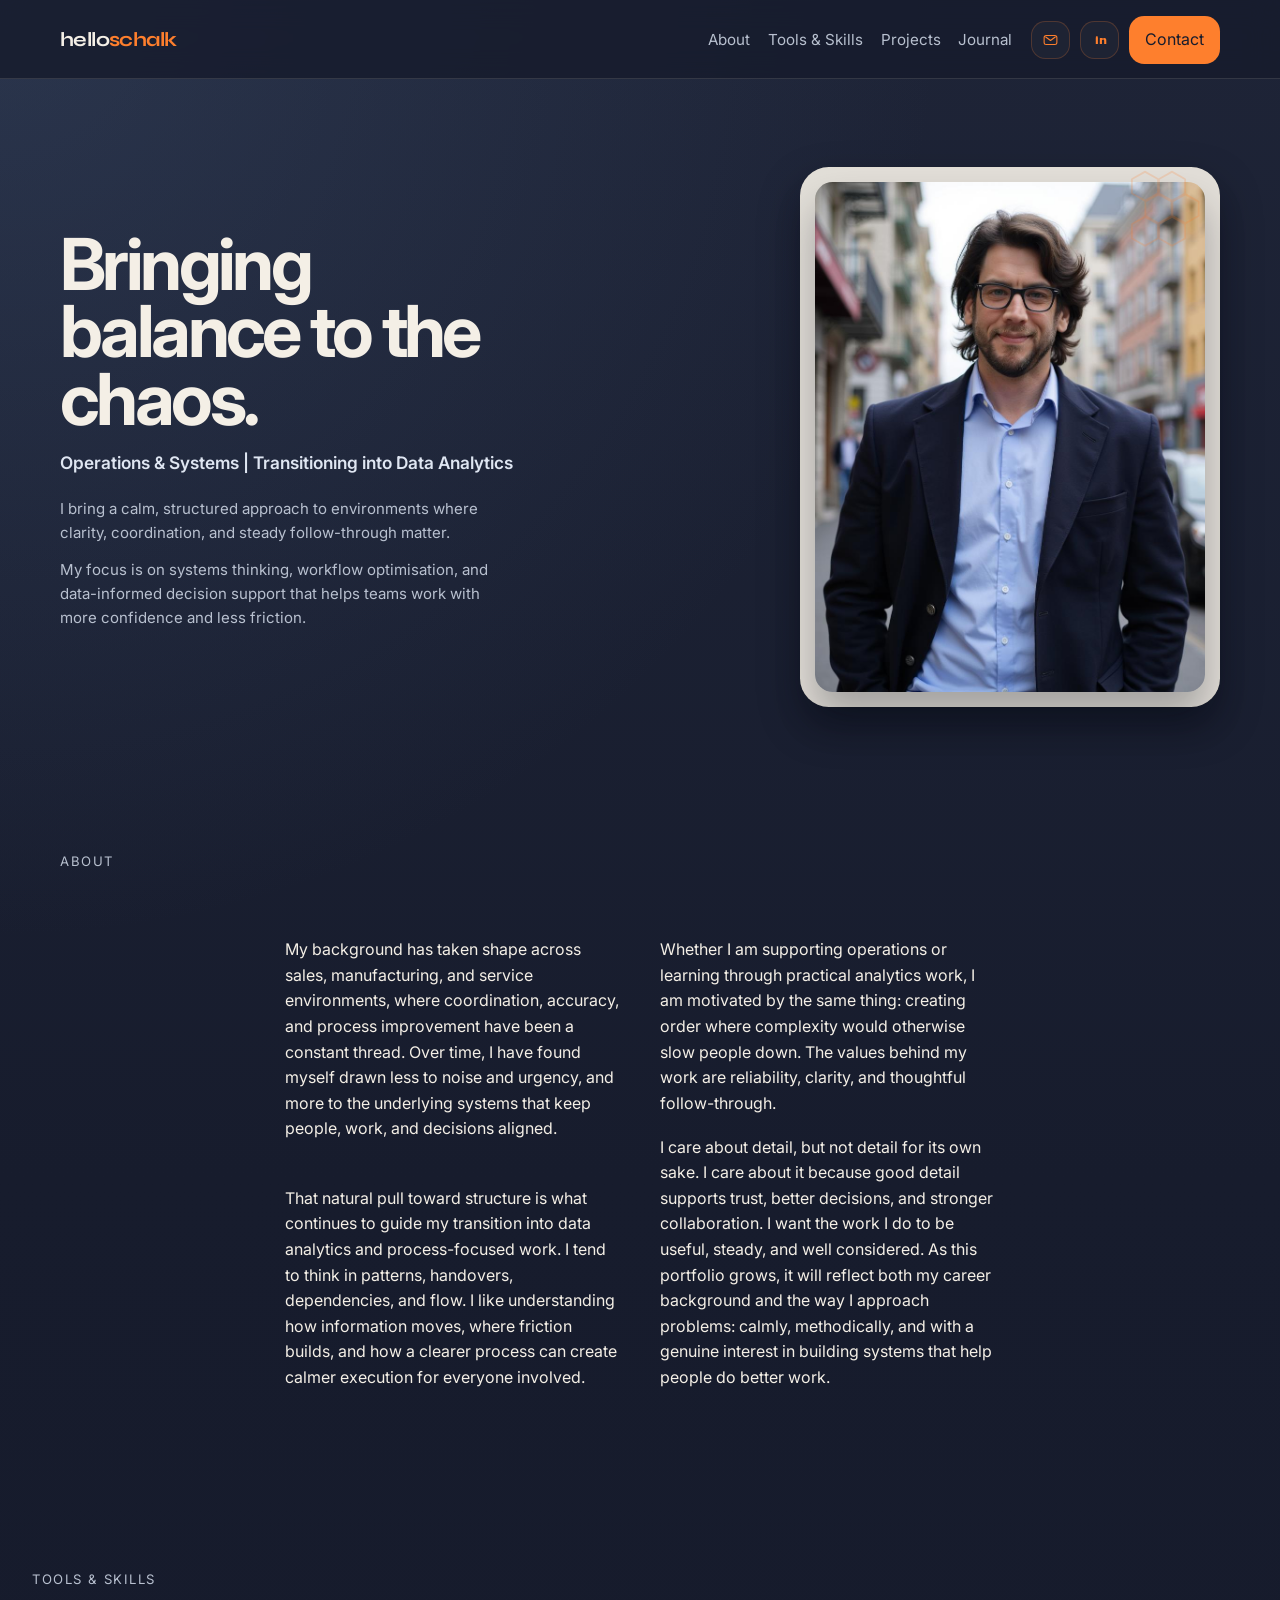
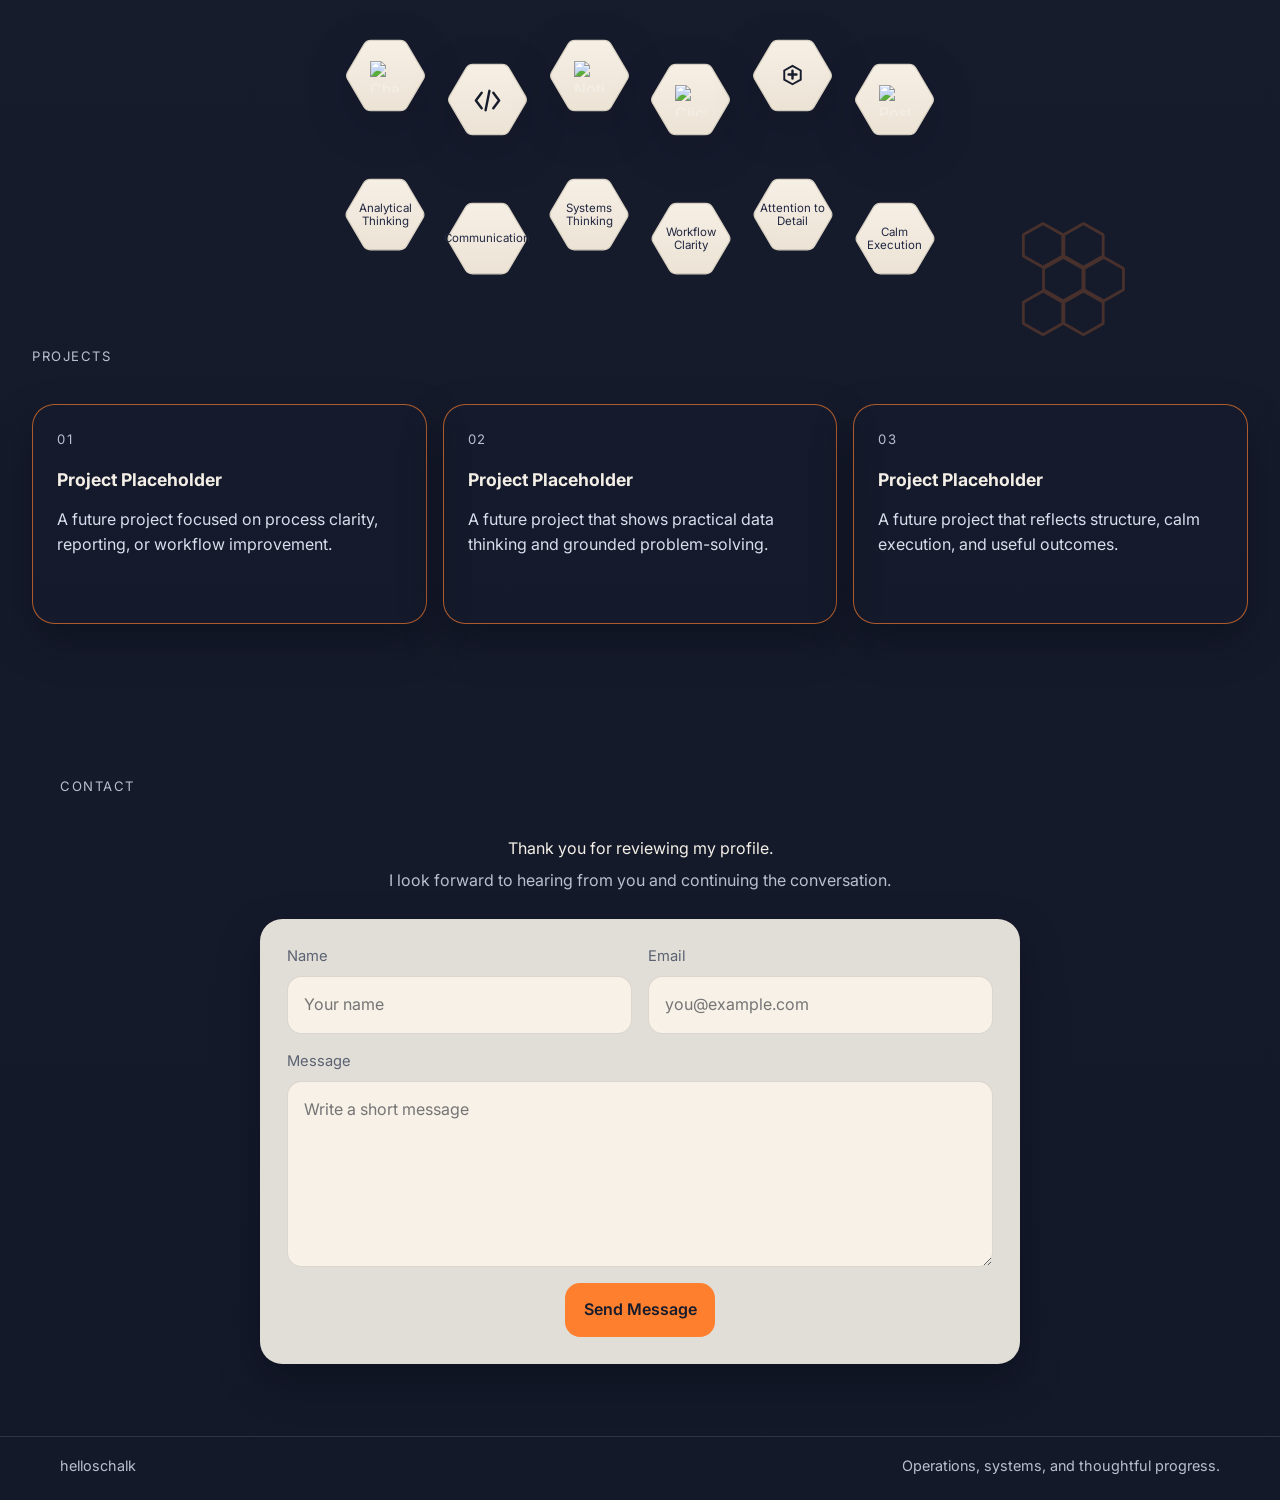
==== index.html @ dac2ad54 "form update added formspree" ====
<!DOCTYPE html>
<html lang="en">
<head>
  <meta charset="UTF-8">
  <meta name="viewport" content="width=device-width, initial-scale=1.0">
  <meta
    name="description"
    content="helloschalk portfolio for Schalk Burger van Wyk, focused on operations, systems thinking, and a transition into data analytics."
  >
  <title>helloschalk</title>
  <link rel="preconnect" href="https://fonts.googleapis.com">
  <link rel="preconnect" href="https://fonts.gstatic.com" crossorigin>
  <link href="https://fonts.googleapis.com/css2?family=Inter:wght@400;500;600;700;800&family=Syne:wght@600;700;800&display=swap" rel="stylesheet">
  <link rel="stylesheet" href="styles.css">
</head>
<body data-page="home">
  <header class="site-header">
    <div class="container nav-wrap">
      <a class="brand" href="index.html" aria-label="helloschalk home">
        <span class="brand-wordmark"><span class="brand-hello">hello</span><span class="brand-schalk">schalk</span></span>
      </a>

      <div class="nav-side">
        <nav class="site-nav" aria-label="Primary">
          <a data-scroll-link href="#about">About</a>
          <a data-scroll-link href="#tools">Tools &amp; Skills</a>
          <a data-scroll-link href="#projects">Projects</a>
          <a href="journal.html">Journal</a>
        </nav>
        <div class="nav-actions">
          <a class="social-link" href="mailto:schalk@example.com" aria-label="Email">
            <img src="assets/icon-email.svg" alt="">
          </a>
          <a class="social-link" href="https://www.linkedin.com/in/schalkburgervanwyk/" target="_blank" rel="noreferrer" aria-label="LinkedIn">
            <img src="assets/icon-linkedin.svg" alt="">
          </a>
          <a class="nav-button" data-scroll-link href="#contact">Contact</a>
        </div>
      </div>
    </div>
  </header>

  <main id="top">
    <section class="hero">
      <div class="container hero-grid">
        <div class="hero-copy">
          <h1>Bringing balance to the chaos.</h1>
          <p class="hero-title">Operations &amp; Systems | Transitioning into Data Analytics</p>
          <div class="hero-body">
            <p>
              I bring a calm, structured approach to environments where clarity, coordination, and steady follow-through matter.
            </p>
            <p>
              My focus is on systems thinking, workflow optimisation, and data-informed decision support that helps teams work with more confidence and less friction.
            </p>
          </div>
        </div>

        <div class="hero-photo">
          <img
            src="assets/profile.jpeg"
            alt="Portrait of Schalk Burger van Wyk"
            width="420"
            height="510"
          >
        </div>
      </div>
    </section>

    <section class="section about-section" id="about">
      <div class="container section-shell">
        <div class="section-head section-head-inline">
          <p class="section-label">About</p>
        </div>
        <div class="about-copy">
          <div class="about-column">
            <p>
              My background has taken shape across sales, manufacturing, and service environments, where coordination, accuracy, and process improvement have been a constant thread. Over time, I have found myself drawn less to noise and urgency, and more to the underlying systems that keep people, work, and decisions aligned.
            </p>
            <p>
              That natural pull toward structure is what continues to guide my transition into data analytics and process-focused work. I tend to think in patterns, handovers, dependencies, and flow. I like understanding how information moves, where friction builds, and how a clearer process can create calmer execution for everyone involved.
            </p>
          </div>
          <div class="about-column">
            <p>
              Whether I am supporting operations or learning through practical analytics work, I am motivated by the same thing: creating order where complexity would otherwise slow people down. The values behind my work are reliability, clarity, and thoughtful follow-through.
            </p>
            <p>
              I care about detail, but not detail for its own sake. I care about it because good detail supports trust, better decisions, and stronger collaboration. I want the work I do to be useful, steady, and well considered. As this portfolio grows, it will reflect both my career background and the way I approach problems: calmly, methodically, and with a genuine interest in building systems that help people do better work.
            </p>
          </div>
        </div>
      </div>
    </section>

    <section class="section section-combined" id="tools-projects">
      <div class="combined-honeycomb" aria-hidden="true"></div>
      <div class="container section-shell combined-shell">
        <div class="combined-block" id="tools">
          <div class="section-head">
            <p class="section-label">Tools &amp; Skills</p>
          </div>
          <div class="tool-rail" aria-label="Tool stack">
            <article class="tool-hex"><img src="https://cdn.simpleicons.org/openai/171c2d" alt="ChatGPT logo"></article>
            <article class="tool-hex"><img src="assets/icon-codex.svg" alt="Codex logo"></article>
            <article class="tool-hex"><img src="https://cdn.simpleicons.org/notion/171c2d" alt="Notion logo"></article>
            <article class="tool-hex"><img src="https://cdn.simpleicons.org/clickup/7b68ee" alt="ClickUp logo"></article>
            <article class="tool-hex"><img src="assets/icon-checkup.svg" alt="Checkup logo"></article>
            <article class="tool-hex"><img src="https://cdn.simpleicons.org/postgresql/336791" alt="PostgreSQL logo"></article>
          </div>
          <div class="skills-row" aria-label="Skills">
            <span class="skill-hex">Analytical Thinking</span>
            <span class="skill-hex">Communication</span>
            <span class="skill-hex">Systems Thinking</span>
            <span class="skill-hex">Workflow Clarity</span>
            <span class="skill-hex">Attention to Detail</span>
            <span class="skill-hex">Calm Execution</span>
          </div>
        </div>

        <div class="combined-block" id="projects">
          <div class="section-head">
            <p class="section-label">Projects</p>
          </div>
          <div class="project-grid">
            <article class="project-card">
              <p class="project-index">01</p>
              <h3>Project Placeholder</h3>
              <p>A future project focused on process clarity, reporting, or workflow improvement.</p>
            </article>
            <article class="project-card">
              <p class="project-index">02</p>
              <h3>Project Placeholder</h3>
              <p>A future project that shows practical data thinking and grounded problem-solving.</p>
            </article>
            <article class="project-card">
              <p class="project-index">03</p>
              <h3>Project Placeholder</h3>
              <p>A future project that reflects structure, calm execution, and useful outcomes.</p>
            </article>
          </div>
        </div>
      </div>
    </section>

    <section class="section contact-section" id="contact">
      <div class="container section-shell">
        <div class="section-head">
          <p class="section-label">Contact</p>
        </div>

        <div class="contact-layout">
          <div class="contact-intro">
            <p>Thank you for reviewing my profile.</p>
            <p>I look forward to hearing from you and continuing the conversation.</p>
          </div>
          <form class="contact-form" action="https://formspree.io/f/mzdynlkw" method="POST" _next="https://schalas1985.github.io/helloschalk/#contact">
            <input type="hidden" name="_subject" value="New message from helloschalk">
            <div class="form-row">
              <label>
                <span>Name</span>
                <input type="text" name="name" placeholder="Your name">
              </label>
              <label>
                <span>Email</span>
                <input type="email" name="email" placeholder="you@example.com">
              </label>
            </div>
            <label>
              <span>Message</span>
              <textarea name="message" rows="6" placeholder="Write a short message"></textarea>
            </label>
            <div class="form-actions">
              <button type="submit">Send Message</button>
            </div>
          </form>
        </div>
      </div>
    </section>
  </main>

  <footer class="site-footer">
    <div class="container footer-wrap">
      <p>helloschalk</p>
      <p>Operations, systems, and thoughtful progress.</p>
    </div>
  </footer>

  <script src="script.js"></script>
</body>
</html>
---- styles.css ----
:root {
  --bg: #171c2d;
  --surface: rgba(244, 239, 230, 0.92);
  --surface-solid: #f3ede2;
  --surface-muted: rgba(243, 237, 226, 0.08);
  --text: #f4efe6;
  --muted: #b8c0cf;
  --ink-muted: #5b6272;
  --line: rgba(226, 217, 202, 0.22);
  --accent: #fe7f2d;
  --accent-strong: #ff954d;
  --accent-soft: rgba(254, 127, 45, 0.12);
  --shadow: 0 18px 40px rgba(3, 6, 14, 0.34);
  --max-width: 1160px;
}

*,
*::before,
*::after {
  box-sizing: border-box;
}

html {
  scroll-behavior: smooth;
}

body {
  margin: 0;
  font-family: "Inter", ui-sans-serif, system-ui, sans-serif;
  color: var(--text);
  background:
    radial-gradient(circle at top left, rgba(67, 87, 120, 0.34), transparent 28%),
    linear-gradient(180deg, #1e2437 0%, var(--bg) 38%, #14192a 100%);
  line-height: 1.6;
}

img {
  display: block;
  max-width: 100%;
}

a {
  color: inherit;
  text-decoration: none;
}

p,
h1,
h2,
h3 {
  margin-top: 0;
}

.container {
  width: min(100% - 2rem, var(--max-width));
  margin: 0 auto;
}

.site-header {
  position: sticky;
  top: 0;
  z-index: 20;
  background: rgba(23, 28, 45, 0.82);
  border-bottom: 1px solid rgba(226, 217, 202, 0.14);
  backdrop-filter: blur(14px);
}

.nav-wrap {
  display: flex;
  align-items: center;
  justify-content: space-between;
  gap: 1.5rem;
  padding: 1rem 0 0.85rem;
}

.brand {
  display: inline-flex;
  align-items: center;
}

.brand-wordmark {
  font-family: "Syne", sans-serif;
  font-size: 1.25rem;
  font-weight: 700;
  letter-spacing: -0.03em;
}

.brand-hello {
  color: var(--text);
}

.brand-schalk {
  color: #fe7f2d;
}

.nav-side {
  display: flex;
  align-items: center;
  gap: 1.2rem;
}

.site-nav {
  display: flex;
  align-items: center;
  gap: 1.1rem;
  color: var(--muted);
  font-size: 0.95rem;
}

.site-nav a:hover,
.site-nav a:focus-visible,
.contact-link:hover,
.contact-link:focus-visible {
  color: #ffffff;
}

.nav-actions {
  display: flex;
  align-items: center;
  gap: 0.65rem;
}

.social-link {
  display: inline-flex;
  align-items: center;
  justify-content: center;
  width: 2.4rem;
  height: 2.4rem;
  border: 1px solid rgba(254, 127, 45, 0.22);
  border-radius: 0.9rem;
  background: rgba(255, 255, 255, 0.03);
}

.social-link img {
  width: 1.05rem;
  height: 1.05rem;
}

.nav-button {
  padding: 0.7rem 1rem;
  background: #fe7f2d;
  color: #171c2d;
  border-radius: 0.95rem;
}

.nav-button:hover,
.nav-button:focus-visible {
  color: #101522;
  background: #ff954d;
}

.hero {
  padding: 5.5rem 0 4.5rem;
}

.hero-grid {
  display: grid;
  grid-template-columns: minmax(0, 1.15fr) minmax(320px, 0.85fr);
  gap: 3rem;
  align-items: center;
}

h1 {
  max-width: 10ch;
  margin-bottom: 1rem;
  font-size: clamp(2.5rem, 5.6vw, 4.65rem);
  line-height: 0.94;
  letter-spacing: -0.05em;
}

.hero-title {
  margin-bottom: 1.25rem;
  font-size: 1.08rem;
  font-weight: 600;
  color: #dfe6f2;
}

.hero-body {
  max-width: 70%;
}

.hero-body p {
  margin-bottom: 0.8rem;
  color: var(--muted);
  font-size: 0.94rem;
}

.hero-photo {
  position: relative;
  justify-self: end;
  width: min(100%, 420px);
  padding: 0.9rem;
  background: var(--surface);
  border: 1px solid var(--line);
  border-radius: 1.8rem;
  box-shadow: var(--shadow);
}

.hero-photo::before {
  content: "";
  position: absolute;
  inset: -1rem -1rem auto auto;
  width: 7.5rem;
  height: 8.6rem;
  background: url("assets/honeycomb.svg") center / contain no-repeat;
  opacity: 0.22;
  pointer-events: none;
}

.hero-photo img {
  aspect-ratio: 4 / 5;
  object-fit: cover;
  border-radius: 1.1rem;
  box-shadow: 0 24px 38px rgba(4, 6, 14, 0.28);
}

.section {
  padding: 4.5rem 0;
}

.section-muted {
  background: transparent;
  border-top: 0;
  border-bottom: 0;
}

.section-shell {
  display: grid;
  gap: 1.75rem;
}

.section-head {
  max-width: 42rem;
}

.section-head-inline {
  max-width: none;
}

.section-label {
  margin-bottom: 0.7rem;
  color: var(--muted);
  font-size: 0.82rem;
  letter-spacing: 0.12em;
  text-transform: uppercase;
}

h2 {
  margin-bottom: 0;
  font-size: clamp(1.6rem, 3vw, 2.35rem);
  line-height: 1.1;
  letter-spacing: -0.04em;
}

.about-copy,
.project-card,
.contact-form {
  max-width: 56rem;
}

.about-copy {
  max-width: 48rem;
  margin: 0 auto;
  display: grid;
  grid-template-columns: repeat(2, minmax(0, 1fr));
  gap: 2.5rem;
  align-items: stretch;
  color: var(--text);
  padding: 1.6rem 1.8rem;
}

.about-section {
  background: transparent;
  border-top: 0;
  border-bottom: 0;
}

.about-column {
  display: flex;
  flex-direction: column;
  justify-content: space-between;
  height: 100%;
}

.about-copy p {
  margin-bottom: 1.15rem;
}

.about-column p:last-child {
  margin-bottom: 0;
}

.tool-rail {
  display: grid;
  grid-template-columns: repeat(6, 98px);
  justify-content: center;
  align-items: center;
  gap: 0.72rem 0.24rem;
  width: fit-content;
  margin: 0 auto;
  padding: 0.4rem 0 0.2rem;
}

.tool-hex {
  flex: 0 0 auto;
  display: flex;
  position: relative;
  align-items: center;
  justify-content: center;
  width: 98px;
  height: 110px;
  transition: transform 160ms ease;
}

.tool-hex::before {
  content: "";
  position: absolute;
  inset: 0;
  background: url("assets/rounded-hex-light.svg") center / contain no-repeat;
  filter: drop-shadow(0 14px 22px rgba(3, 6, 14, 0.18));
}

.tool-hex img {
  position: relative;
  z-index: 1;
  width: 31px;
  height: 31px;
}

.tool-hex:nth-child(odd) {
  transform: translateY(-12px);
}

.tool-hex:nth-child(even) {
  transform: translateY(12px);
}

.section-combined {
  position: relative;
  min-height: calc(100vh - 84px);
  display: flex;
  align-items: center;
  overflow: hidden;
}

.combined-shell {
  width: 100%;
  gap: 4rem;
  justify-content: center;
}

.combined-block {
  display: grid;
  gap: 1.6rem;
  width: min(100%, 76rem);
  margin: 0 auto;
}

.combined-block .section-head {
  width: 100%;
  margin: 0;
}

.combined-honeycomb {
  position: absolute;
  right: clamp(2rem, 8vw, 8rem);
  top: 50%;
  width: 180px;
  height: 180px;
  background: url("assets/honeycomb.svg") center / contain no-repeat;
  opacity: 0.24;
  transform: translateY(-50%);
  pointer-events: none;
}

.skills-row {
  display: grid;
  grid-template-columns: repeat(6, 98px);
  justify-content: center;
  align-items: center;
  gap: 0.72rem 0.24rem;
  width: fit-content;
  margin: 0 auto;
}

.skill-hex {
  display: flex;
  position: relative;
  align-items: center;
  justify-content: center;
  width: 98px;
  height: 110px;
  padding: 0.75rem;
  color: #222842;
  text-align: center;
  font-size: 0.72rem;
  line-height: 1.15;
  isolation: isolate;
  justify-self: center;
}

.skill-hex:nth-child(odd) {
  transform: translateY(-12px);
}

.skill-hex:nth-child(even) {
  transform: translateY(12px);
}

.skill-hex::before {
  content: "";
  position: absolute;
  inset: 0;
  background: url("assets/rounded-hex-light.svg") center / 100% 100% no-repeat;
  z-index: -1;
}

.project-grid {
  display: grid;
  grid-template-columns: repeat(3, minmax(0, 1fr));
  gap: 1rem;
  align-items: stretch;
}

.project-card {
  min-height: 220px;
  padding: 1.5rem;
  background: rgba(23, 28, 45, 0.2);
  border: 1px solid rgba(254, 127, 45, 0.65);
  border-radius: 1.4rem;
  box-shadow: var(--shadow);
  color: var(--text);
}

.project-index {
  margin-bottom: 1rem;
  color: var(--muted);
  font-size: 0.82rem;
  letter-spacing: 0.12em;
}

.project-card h3 {
  margin-bottom: 0.8rem;
  font-size: 1.1rem;
}

.project-card p:last-child {
  margin-bottom: 0;
  color: #d7dfeb;
}

.contact-layout {
  display: grid;
  justify-items: center;
  gap: 1.25rem;
}

.contact-link {
  display: inline-block;
}

.contact-intro {
  max-width: 32rem;
  text-align: center;
}

.contact-intro p {
  margin-bottom: 0.35rem;
  color: var(--text);
}

.contact-intro p:last-child {
  color: var(--muted);
}

.form-row {
  display: grid;
  grid-template-columns: repeat(2, minmax(0, 1fr));
  gap: 1rem;
}

.contact-form label {
  display: grid;
  gap: 0.45rem;
  margin-bottom: 1rem;
}

.contact-form {
  width: min(100%, 760px);
  padding: 1.6rem;
  background: var(--surface);
  border: 1px solid var(--line);
  border-radius: 1.4rem;
  box-shadow: var(--shadow);
  color: #23283a;
}

.contact-form span {
  font-size: 0.92rem;
  color: var(--ink-muted);
}

.contact-form input,
.contact-form textarea {
  width: 100%;
  padding: 0.95rem 1rem;
  font: inherit;
  color: #23283a;
  background: #f7f1e7;
  border: 1px solid rgba(23, 28, 45, 0.12);
  border-radius: 0.9rem;
}

.contact-form textarea {
  resize: vertical;
}

.form-actions {
  display: flex;
  justify-content: center;
  gap: 1rem;
}

.contact-form button {
  flex: 0 0 auto;
  padding: 0.9rem 1.15rem;
  font: inherit;
  font-weight: 600;
  color: #171c2d;
  background: var(--accent);
  border: 0;
  border-radius: 0.95rem;
  cursor: pointer;
}

.contact-form button:hover,
.contact-form button:focus-visible {
  background: var(--accent-strong);
}

.timeline {
  position: relative;
  display: grid;
  gap: 1.5rem;
}

.timeline::before {
  content: "";
  position: absolute;
  top: 0;
  bottom: 0;
  left: 50%;
  width: 1px;
  background: rgba(254, 127, 45, 0.35);
  transform: translateX(-50%);
}

.timeline-item {
  display: grid;
  grid-template-columns: minmax(0, 1fr) 120px minmax(0, 1fr);
  gap: 1rem;
  align-items: start;
}

.timeline-date {
  position: relative;
  z-index: 1;
  display: inline-flex;
  align-items: center;
  justify-content: center;
  width: 74px;
  height: 82px;
  margin: 0 auto;
  padding: 0;
  color: var(--text);
  font-size: 0.95rem;
  font-weight: 700;
  letter-spacing: 0.08em;
  text-transform: uppercase;
  background: #222842;
  border: 2px solid rgba(254, 127, 45, 0.95);
  clip-path: polygon(25% 6%, 75% 6%, 100% 50%, 75% 94%, 25% 94%, 0 50%);
}

.timeline-date::before,
.timeline-date::after {
  content: "";
  position: absolute;
  left: 50%;
  width: 1px;
  background: rgba(254, 127, 45, 0.65);
  transform: translateX(-50%);
}

.timeline-date::before {
  top: -1.4rem;
  height: 1.4rem;
}

.timeline-date::after {
  bottom: -1.4rem;
  height: 1.4rem;
}

.timeline-card {
  position: relative;
  padding: 1.4rem 1.5rem;
  background: rgba(23, 28, 45, 0.2);
  border: 1px solid rgba(254, 127, 45, 0.65);
  border-radius: 1.3rem;
  box-shadow: var(--shadow);
  color: var(--text);
}

.timeline-card-left::before,
.timeline-card-right::before {
  content: "";
  position: absolute;
  top: 2.15rem;
  width: 0.8rem;
  height: 0.8rem;
  background: #fe7f2d;
  border-radius: 0.25rem;
  transform: rotate(45deg);
}

.timeline-card-left::before {
  right: -0.42rem;
}

.timeline-card-right::before {
  left: -0.42rem;
}

.timeline-card h3 {
  margin-bottom: 0.6rem;
}

.timeline-card p:last-child {
  margin-bottom: 0;
  color: #d7dfeb;
}

.timeline-spacer {
  min-height: 1px;
}

.journal-hero h1 {
  max-width: 12ch;
  font-size: clamp(2rem, 4.2vw, 3.25rem);
  line-height: 1.02;
}

.journal-hero {
  min-height: 92vh;
  display: flex;
  align-items: center;
}

.journal-hero .section-head {
  max-width: 34rem;
}

.journal-hero .timeline {
  margin-top: 8rem;
}

.timeline-card::after {
  content: "";
  position: absolute;
  top: 2.58rem;
  width: 2.45rem;
  border-top: 1px solid rgba(254, 127, 45, 0.35);
}

.timeline-card-left::after {
  right: -2.45rem;
}

.timeline-card-right::after {
  top: 2.58rem;
  left: -3.1rem;
  width: 3.1rem;
}

.timeline-item:nth-child(1) .timeline-date,
.timeline-item:nth-child(2) .timeline-date,
.timeline-item:nth-child(3) .timeline-date {
  margin-top: 0.15rem;
}

@media (max-width: 980px) {
  .hero-grid,
  .project-grid {
    grid-template-columns: 1fr;
  }

  .hero-body {
    max-width: 100%;
  }

  .hero-photo {
    justify-self: start;
    max-width: 360px;
  }

  .about-copy {
    max-width: 100%;
  }

  .tool-rail {
    grid-template-columns: repeat(3, 98px);
    gap: 0.4rem;
  }

  .section-combined {
    min-height: auto;
    align-items: stretch;
  }

  .combined-shell {
    gap: 3rem;
  }

  .combined-block .section-head {
    width: 100%;
    margin: 0;
  }

  .combined-honeycomb {
    width: 140px;
    height: 140px;
    right: 1.5rem;
    top: 8rem;
    transform: none;
  }
}

@media (max-width: 760px) {
  .nav-wrap {
    flex-direction: column;
    align-items: flex-start;
  }

  .nav-side {
    width: 100%;
    justify-content: space-between;
    flex-wrap: wrap;
  }

  .site-nav {
    flex-wrap: wrap;
    gap: 0.8rem 1rem;
  }

  .hero,
  .section {
    padding: 3.4rem 0;
  }

  .about-copy {
    grid-template-columns: 1fr;
  }

  .combined-shell {
    gap: 2.4rem;
  }

  .skills-row {
    grid-template-columns: repeat(3, 98px);
    gap: 0.7rem 0.3rem;
  }

  .skill-hex {
    width: 98px;
    height: 110px;
    font-size: 0.76rem;
  }

  .skill-hex:nth-child(odd),
  .skill-hex:nth-child(even) {
    grid-column: span 1;
    transform: none;
  }

  .skill-hex:nth-child(1),
  .skill-hex:nth-child(2),
  .skill-hex:nth-child(3),
  .skill-hex:nth-child(4),
  .skill-hex:nth-child(5),
  .skill-hex:nth-child(6) {
    grid-column: auto;
  }

  .form-row {
    grid-template-columns: 1fr;
  }

  .timeline::before {
    left: 1.25rem;
    transform: none;
  }

  .timeline-item {
    grid-template-columns: 1fr;
    gap: 0.8rem;
  }

  .timeline-date {
    margin: 0 0 0 0;
    justify-self: start;
  }

  .timeline-date::before {
    top: -1rem;
    height: 1rem;
  }

  .timeline-date::after {
    bottom: -1rem;
    height: 1rem;
  }

  .timeline-card-left,
  .timeline-card-right {
    margin-left: 2.5rem;
  }

  .timeline-card-left::before,
  .timeline-card-right::before {
    left: -0.42rem;
    right: auto;
  }

  .timeline-card-left::after,
  .timeline-card-right::after {
    left: -1rem;
    right: auto;
  }

  .timeline-spacer {
    display: none;
  }
}

.site-footer {
  border-top: 1px solid rgba(226, 217, 202, 0.14);
  padding: 1.1rem 0 1.4rem;
}

.footer-wrap {
  display: flex;
  align-items: center;
  justify-content: space-between;
  gap: 1rem;
  color: var(--muted);
  font-size: 0.9rem;
}

.footer-wrap p {
  margin: 0;
}
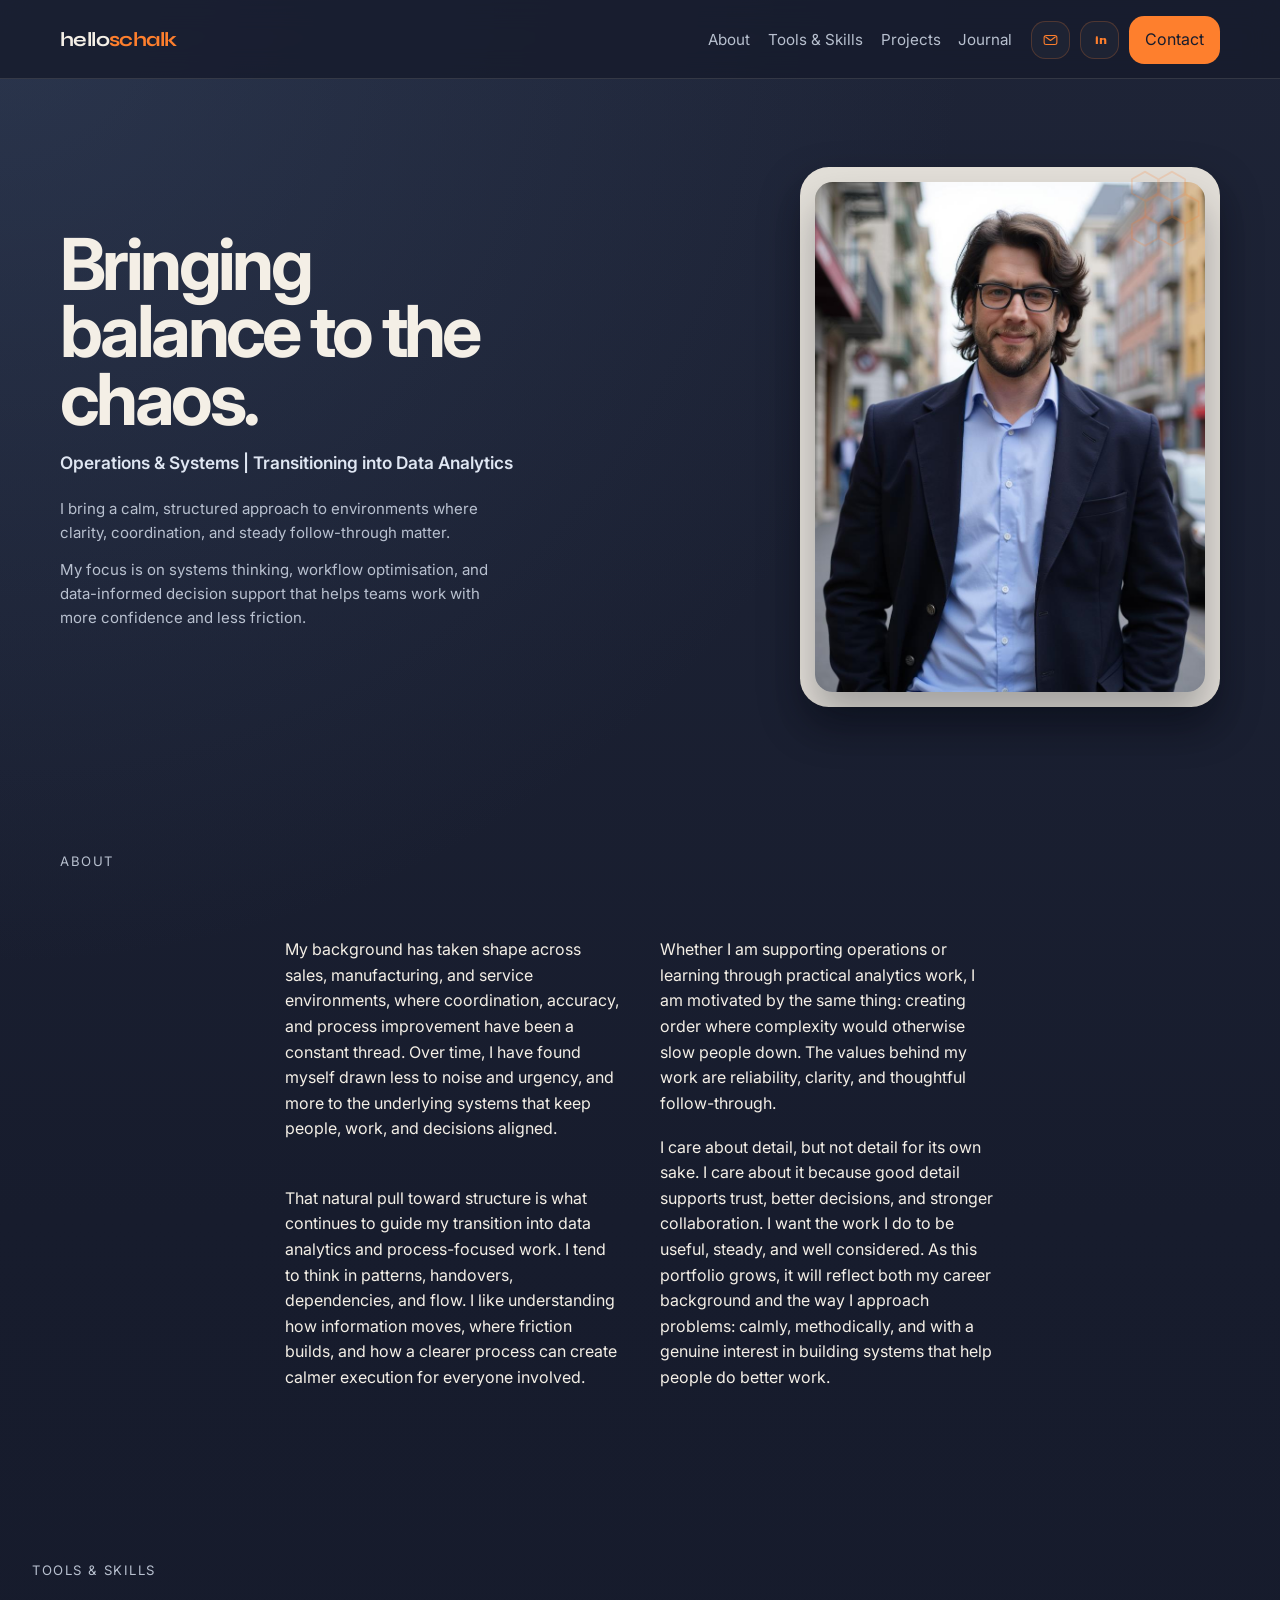
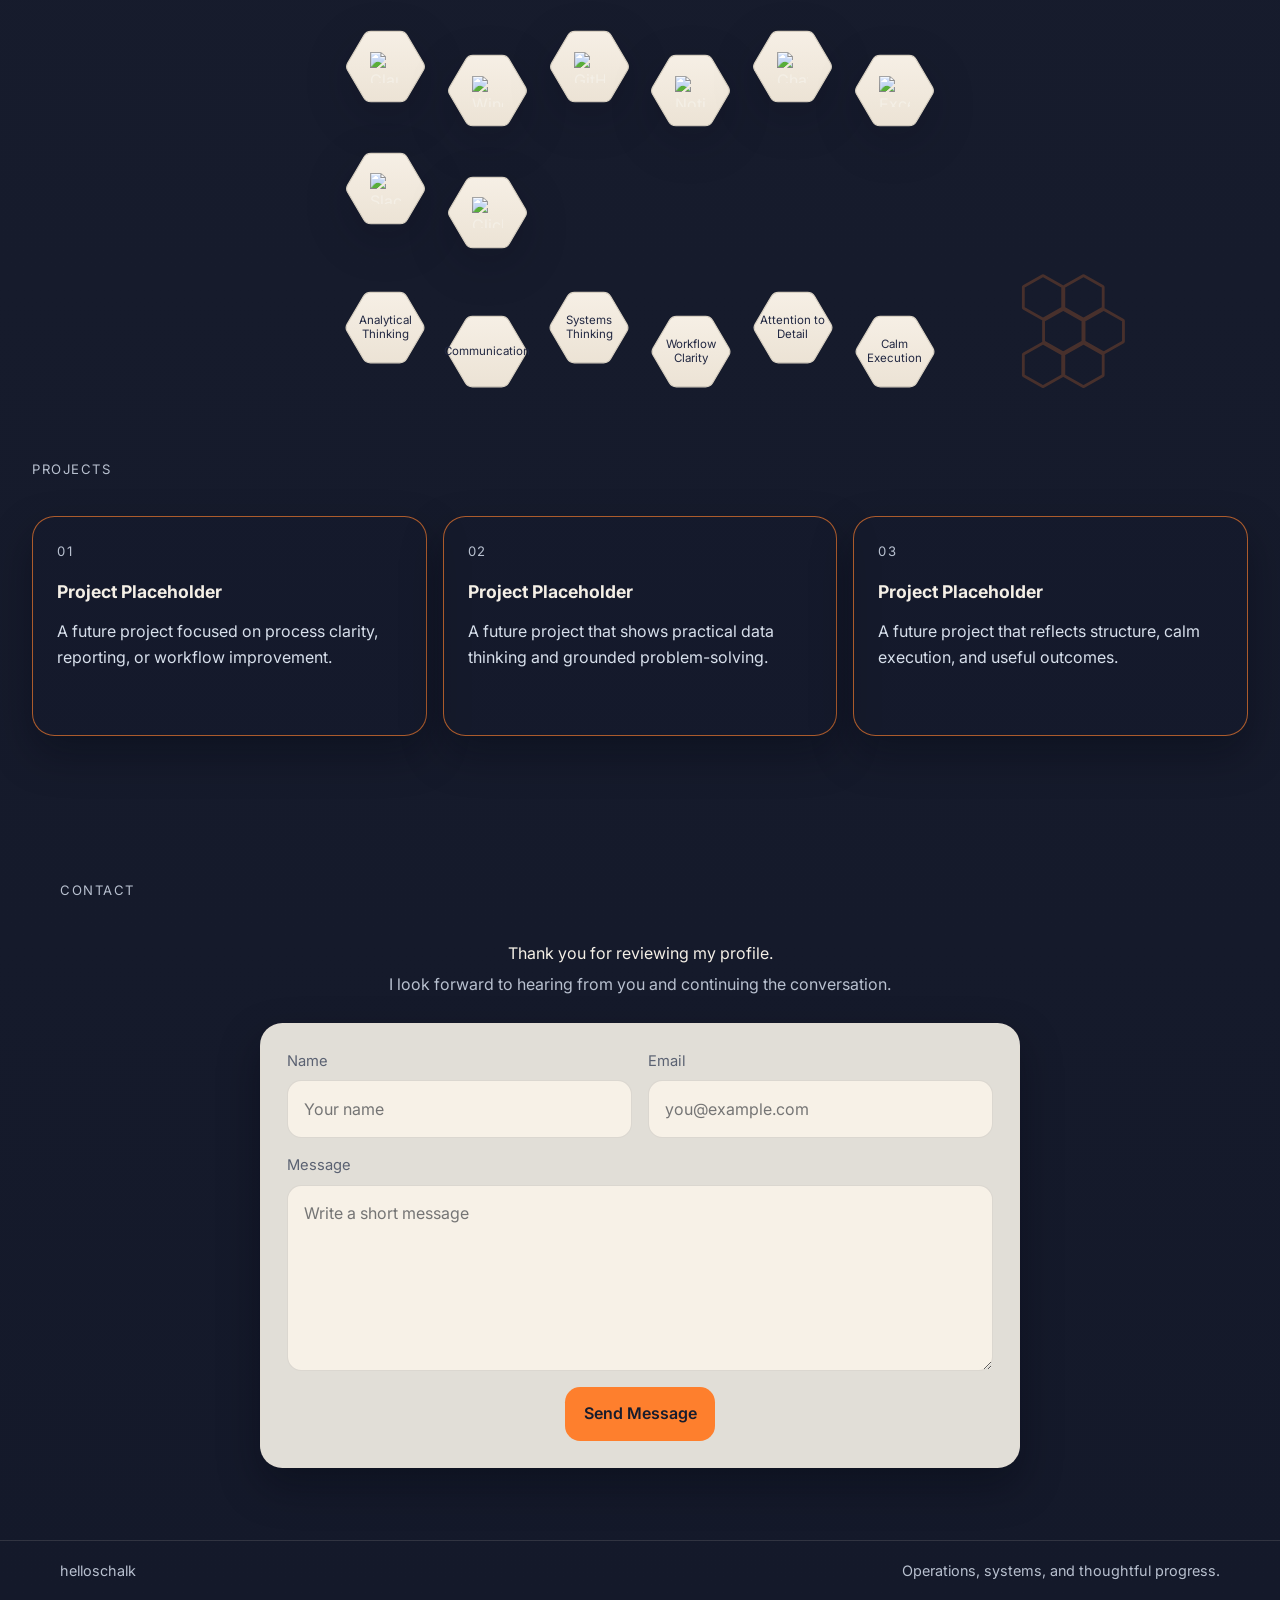
==== commit a9e1a84a: "edited tools" ====
--- a/index.html
+++ b/index.html
@@ -101,12 +101,14 @@
             <p class="section-label">Tools &amp; Skills</p>
           </div>
           <div class="tool-rail" aria-label="Tool stack">
-            <article class="tool-hex"><img src="https://cdn.simpleicons.org/openai/171c2d" alt="ChatGPT logo"></article>
-            <article class="tool-hex"><img src="assets/icon-codex.svg" alt="Codex logo"></article>
-            <article class="tool-hex"><img src="https://cdn.simpleicons.org/notion/171c2d" alt="Notion logo"></article>
-            <article class="tool-hex"><img src="https://cdn.simpleicons.org/clickup/7b68ee" alt="ClickUp logo"></article>
-            <article class="tool-hex"><img src="assets/icon-checkup.svg" alt="Checkup logo"></article>
-            <article class="tool-hex"><img src="https://cdn.simpleicons.org/postgresql/336791" alt="PostgreSQL logo"></article>
+            <article class="tool-hex"><img src="https://cdn.simpleicons.org/anthropic/171c2d" alt="Claude logo" width="32" height="32"></article>
+            <article class="tool-hex"><img src="https://cdn.simpleicons.org/windsurf/171c2d" alt="Windsurf logo" width="32" height="32"></article>
+            <article class="tool-hex"><img src="https://cdn.simpleicons.org/github/171c2d" alt="GitHub logo" width="32" height="32"></article>
+            <article class="tool-hex"><img src="https://cdn.simpleicons.org/notion/171c2d" alt="Notion logo" width="32" height="32"></article>
+            <article class="tool-hex"><img src="https://cdn.simpleicons.org/openai/171c2d" alt="ChatGPT logo" width="32" height="32"></article>
+            <article class="tool-hex"><img src="https://cdn.simpleicons.org/microsoftexcel/171c2d" alt="Excel logo" width="32" height="32"></article>
+            <article class="tool-hex"><img src="https://cdn.simpleicons.org/slack/171c2d" alt="Slack logo" width="32" height="32"></article>
+            <article class="tool-hex"><img src="https://cdn.simpleicons.org/clickup/7b68ee" alt="ClickUp logo" width="32" height="32"></article>
           </div>
           <div class="skills-row" aria-label="Skills">
             <span class="skill-hex">Analytical Thinking</span>
@@ -154,7 +156,7 @@
             <p>Thank you for reviewing my profile.</p>
             <p>I look forward to hearing from you and continuing the conversation.</p>
           </div>
-          <form class="contact-form" action="https://formspree.io/f/mzdynlkw" method="POST" _next="https://schalas1985.github.io/helloschalk/#contact">
+          <form id="contact-form" class="contact-form" action="https://formspree.io/f/mzdynlkw" method="POST">
             <input type="hidden" name="_subject" value="New message from helloschalk">
             <div class="form-row">
               <label>
@@ -174,6 +176,9 @@
               <button type="submit">Send Message</button>
             </div>
           </form>
+          <div id="form-success" style="display:none;">
+            <p>Thank you. I will be in touch soon.</p>
+          </div>
         </div>
       </div>
     </section>
@@ -187,5 +192,21 @@
   </footer>
 
   <script src="script.js"></script>
+  <script>
+    var form = document.getElementById('contact-form');
+    form.addEventListener('submit', function(e) {
+      e.preventDefault();
+      fetch(form.action, {
+        method: 'POST',
+        body: new FormData(form),
+        headers: { 'Accept': 'application/json' }
+      }).then(function(response) {
+        if (response.ok) {
+          form.style.display = 'none';
+          document.getElementById('form-success').style.display = 'block';
+        }
+      });
+    });
+  </script>
 </body>
 </html>
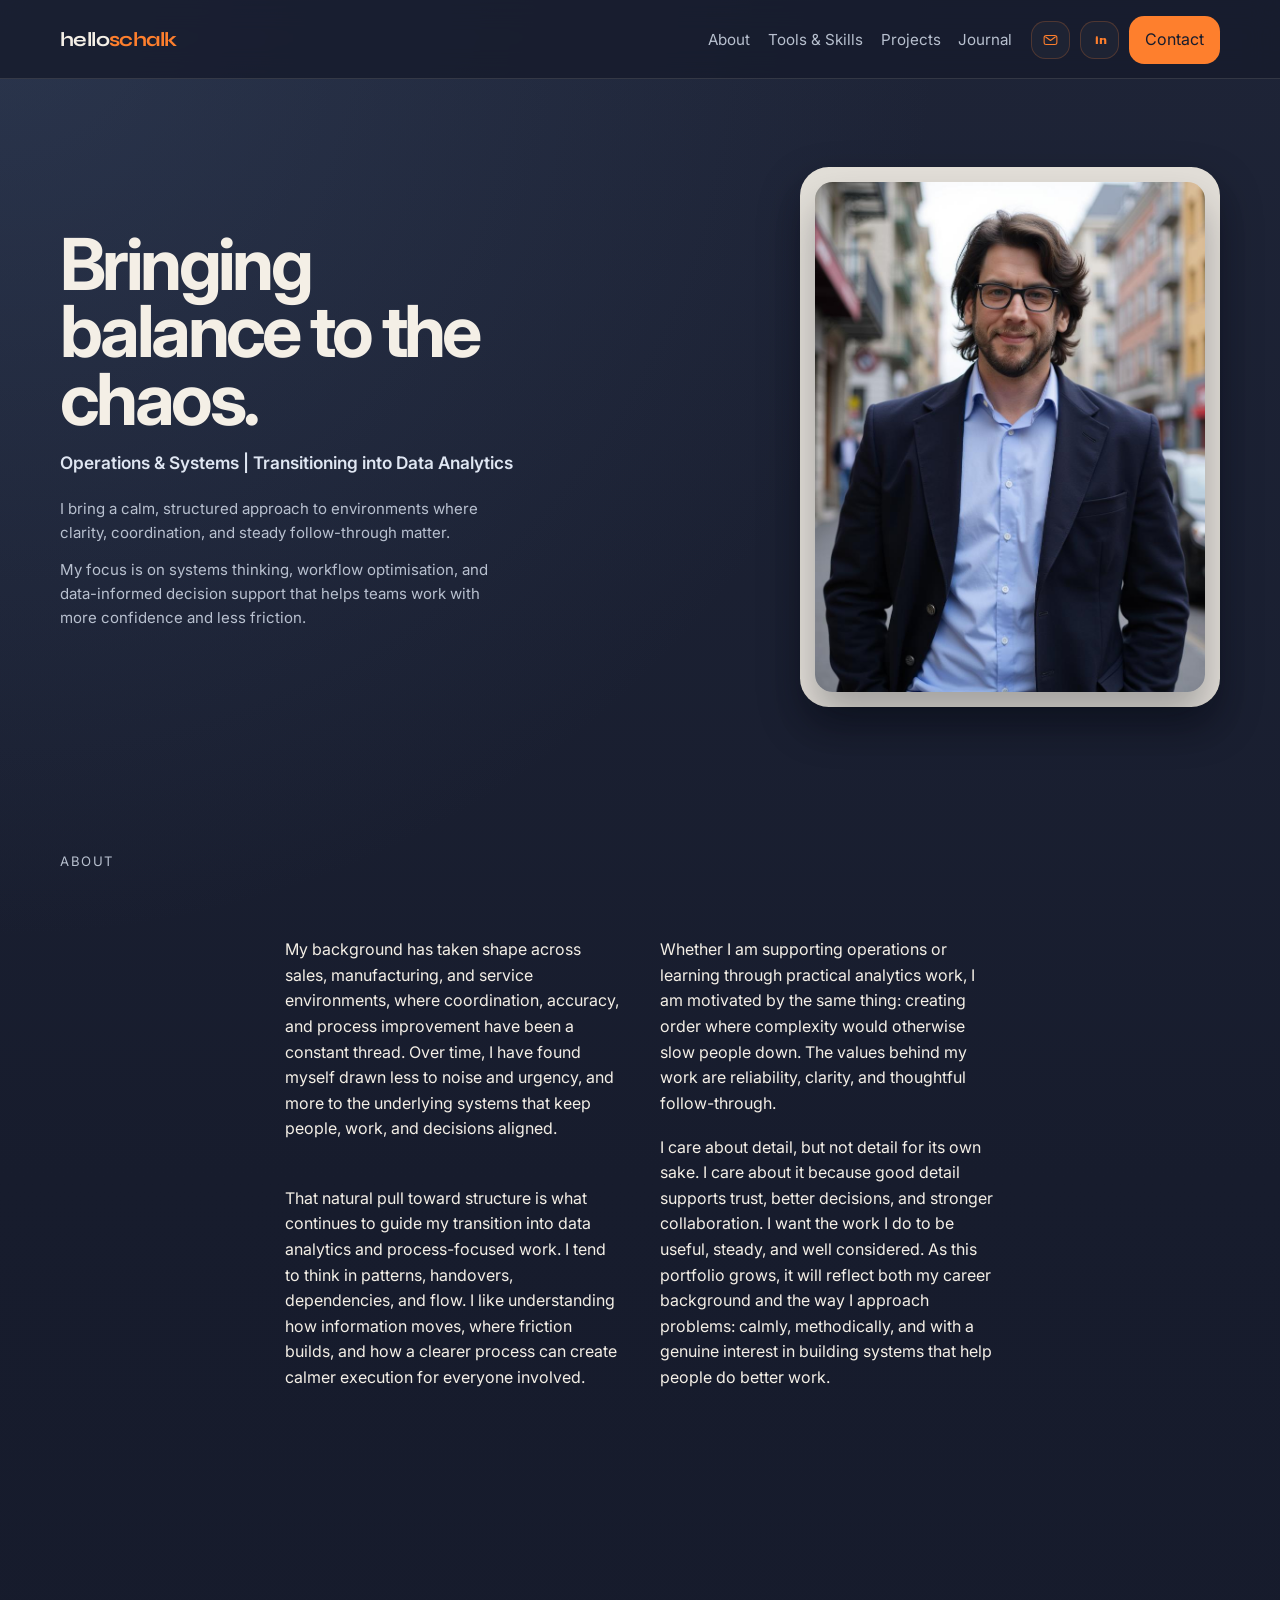
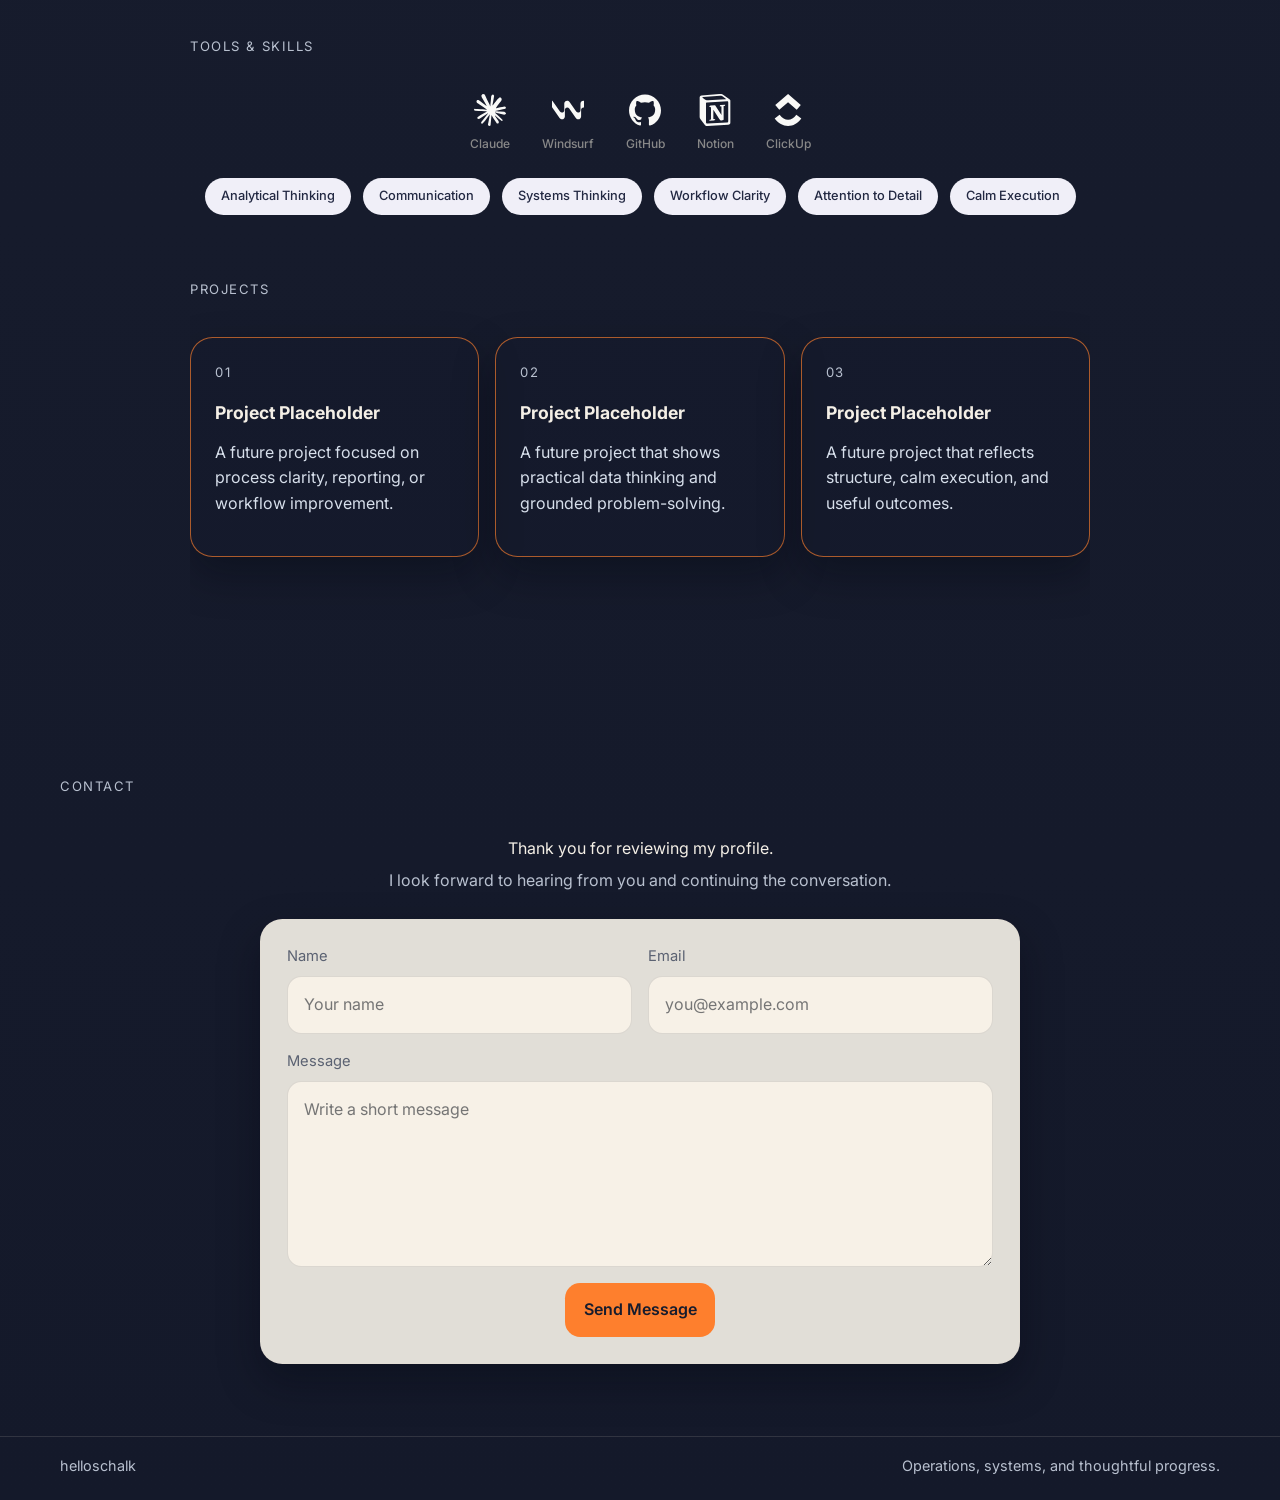
==== commit a4d361fa: "Update design" ====
--- a/index.html
+++ b/index.html
@@ -94,21 +94,32 @@
     </section>
 
     <section class="section section-combined" id="tools-projects">
-      <div class="combined-honeycomb" aria-hidden="true"></div>
       <div class="container section-shell combined-shell">
         <div class="combined-block" id="tools">
           <div class="section-head">
             <p class="section-label">Tools &amp; Skills</p>
           </div>
-          <div class="tool-rail" aria-label="Tool stack">
-            <article class="tool-hex"><img src="https://cdn.simpleicons.org/anthropic/171c2d" alt="Claude logo" width="32" height="32"></article>
-            <article class="tool-hex"><img src="https://cdn.simpleicons.org/windsurf/171c2d" alt="Windsurf logo" width="32" height="32"></article>
-            <article class="tool-hex"><img src="https://cdn.simpleicons.org/github/171c2d" alt="GitHub logo" width="32" height="32"></article>
-            <article class="tool-hex"><img src="https://cdn.simpleicons.org/notion/171c2d" alt="Notion logo" width="32" height="32"></article>
-            <article class="tool-hex"><img src="https://cdn.simpleicons.org/openai/171c2d" alt="ChatGPT logo" width="32" height="32"></article>
-            <article class="tool-hex"><img src="https://cdn.simpleicons.org/microsoftexcel/171c2d" alt="Excel logo" width="32" height="32"></article>
-            <article class="tool-hex"><img src="https://cdn.simpleicons.org/slack/171c2d" alt="Slack logo" width="32" height="32"></article>
-            <article class="tool-hex"><img src="https://cdn.simpleicons.org/clickup/7b68ee" alt="ClickUp logo" width="32" height="32"></article>
+          <div class="tools-grid" aria-label="Tool stack">
+            <div class="tool-item">
+              <svg class="tool-icon" role="img" viewBox="0 0 24 24" xmlns="http://www.w3.org/2000/svg" width="32" height="32"><path d="m4.7144 15.9555 4.7174-2.6471.079-.2307-.079-.1275h-.2307l-.7893-.0486-2.6956-.0729-2.3375-.0971-2.2646-.1214-.5707-.1215-.5343-.7042.0546-.3522.4797-.3218.686.0608 1.5179.1032 2.2767.1578 1.6514.0972 2.4468.255h.3886l.0546-.1579-.1336-.0971-.1032-.0972L6.973 9.8356l-2.55-1.6879-1.3356-.9714-.7225-.4918-.3643-.4614-.1578-1.0078.6557-.7225.8803.0607.2246.0607.8925.686 1.9064 1.4754 2.4893 1.8336.3643.3035.1457-.1032.0182-.0728-.164-.2733-1.3539-2.4467-1.445-2.4893-.6435-1.032-.17-.6194c-.0607-.255-.1032-.4674-.1032-.7285L6.287.1335 6.6997 0l.9957.1336.419.3642.6192 1.4147 1.0018 2.2282 1.5543 3.0296.4553.8985.2429.8318.091.255h.1579v-.1457l.1275-1.706.2368-2.0947.2307-2.6957.0789-.7589.3764-.9107.7468-.4918.5828.2793.4797.686-.0668.4433-.2853 1.8517-.5586 2.9021-.3643 1.9429h.2125l.2429-.2429.9835-1.3053 1.6514-2.0643.7286-.8196.85-.9046.5464-.4311h1.0321l.759 1.1293-.34 1.1657-1.0625 1.3478-.8804 1.1414-1.2628 1.7-.7893 1.36.0729.1093.1882-.0183 2.8535-.607 1.5421-.2794 1.8396-.3157.8318.3886.091.3946-.3278.8075-1.967.4857-2.3072.4614-3.4364.8136-.0425.0304.0486.0607 1.5482.1457.6618.0364h1.621l3.0175.2247.7892.522.4736.6376-.079.4857-1.2142.6193-1.6393-.3886-3.825-.9107-1.3113-.3279h-.1822v.1093l1.0929 1.0686 2.0035 1.8092 2.5075 2.3314.1275.5768-.3218.4554-.34-.0486-2.2039-1.6575-.85-.7468-1.9246-1.621h-.1275v.17l.4432.6496 2.3436 3.5214.1214 1.0807-.17.3521-.6071.2125-.6679-.1214-1.3721-1.9246L14.38 17.959l-1.1414-1.9428-.1397.079-.674 7.2552-.3156.3703-.7286.2793-.6071-.4614-.3218-.7468.3218-1.4753.3886-1.9246.3157-1.53.2853-1.9004.17-.6314-.0121-.0425-.1397.0182-1.4328 1.9672-2.1796 2.9446-1.7243 1.8456-.4128.164-.7164-.3704.0667-.6618.4008-.5889 2.386-3.0357 1.4389-1.882.929-1.0868-.0062-.1579h-.0546l-6.3385 4.1164-1.1293.1457-.4857-.4554.0608-.7467.2307-.2429 1.9064-1.3114Z"/></svg>
+              <span>Claude</span>
+            </div>
+            <div class="tool-item">
+              <svg class="tool-icon" role="img" viewBox="0 0 24 24" xmlns="http://www.w3.org/2000/svg" width="32" height="32"><path d="M23.55 5.067c-1.2038-.002-2.1806.973-2.1806 2.1765v4.8676c0 .972-.8035 1.7594-1.7597 1.7594-.568 0-1.1352-.286-1.4718-.7659l-4.9713-7.1003c-.4125-.5896-1.0837-.941-1.8103-.941-1.1334 0-2.1533.9635-2.1533 2.153v4.8957c0 .972-.7969 1.7594-1.7596 1.7594-.57 0-1.1363-.286-1.4728-.7658L.4076 5.1598C.2822 4.9798 0 5.0688 0 5.2882v4.2452c0 .2147.0656.4228.1884.599l5.4748 7.8183c.3234.462.8006.8052 1.3509.9298 1.3771.313 2.6446-.747 2.6446-2.0977v-4.893c0-.972.7875-1.7593 1.7596-1.7593h.003a1.798 1.798 0 0 1 1.4718.7658l4.9723 7.0994c.4135.5905 1.05.941 1.8093.941 1.1587 0 2.1515-.9645 2.1515-2.153v-4.8948c0-.972.7875-1.7594 1.7596-1.7594h.194a.22.22 0 0 0 .2204-.2202v-4.622a.22.22 0 0 0-.2203-.2203Z"/></svg>
+              <span>Windsurf</span>
+            </div>
+            <div class="tool-item">
+              <svg class="tool-icon" role="img" viewBox="0 0 24 24" xmlns="http://www.w3.org/2000/svg" width="32" height="32"><path d="M12 .297c-6.63 0-12 5.373-12 12 0 5.303 3.438 9.8 8.205 11.385.6.113.82-.258.82-.577 0-.285-.01-1.04-.015-2.04-3.338.724-4.042-1.61-4.042-1.61C4.422 18.07 3.633 17.7 3.633 17.7c-1.087-.744.084-.729.084-.729 1.205.084 1.838 1.236 1.838 1.236 1.07 1.835 2.809 1.305 3.495.998.108-.776.417-1.305.76-1.605-2.665-.3-5.466-1.332-5.466-5.93 0-1.31.465-2.38 1.235-3.22-.135-.303-.54-1.523.105-3.176 0 0 1.005-.322 3.3 1.23.96-.267 1.98-.399 3-.405 1.02.006 2.04.138 3 .405 2.28-1.552 3.285-1.23 3.285-1.23.645 1.653.24 2.873.12 3.176.765.84 1.23 1.91 1.23 3.22 0 4.61-2.805 5.625-5.475 5.92.42.36.81 1.096.81 2.22 0 1.606-.015 2.896-.015 3.286 0 .315.21.69.825.57C20.565 22.092 24 17.592 24 12.297c0-6.627-5.373-12-12-12"/></svg>
+              <span>GitHub</span>
+            </div>
+            <div class="tool-item">
+              <svg class="tool-icon" role="img" viewBox="0 0 24 24" xmlns="http://www.w3.org/2000/svg" width="32" height="32"><path d="M4.459 4.208c.746.606 1.026.56 2.428.466l13.215-.793c.28 0 .047-.28-.046-.326L17.86 1.968c-.42-.326-.981-.7-2.055-.607L3.01 2.295c-.466.046-.56.28-.374.466zm.793 3.08v13.904c0 .747.373 1.027 1.214.98l14.523-.84c.841-.046.935-.56.935-1.167V6.354c0-.606-.233-.933-.748-.887l-15.177.887c-.56.047-.747.327-.747.933zm14.337.745c.093.42 0 .84-.42.888l-.7.14v10.264c-.608.327-1.168.514-1.635.514-.748 0-.935-.234-1.495-.933l-4.577-7.186v6.952L12.21 19s0 .84-1.168.84l-3.222.186c-.093-.186 0-.653.327-.746l.84-.233V9.854L7.822 9.76c-.094-.42.14-1.026.793-1.073l3.456-.233 4.764 7.279v-6.44l-1.215-.139c-.093-.514.28-.887.747-.933zM1.936 1.035l13.31-.98c1.634-.14 2.055-.047 3.082.7l4.249 2.986c.7.513.934.653.934 1.213v16.378c0 1.026-.373 1.634-1.68 1.726l-15.458.934c-.98.047-1.448-.093-1.962-.747l-3.129-4.06c-.56-.747-.793-1.306-.793-1.96V2.667c0-.839.374-1.54 1.447-1.632z"/></svg>
+              <span>Notion</span>
+            </div>
+            <div class="tool-item">
+              <svg class="tool-icon tool-icon--clickup" role="img" viewBox="0 0 24 24" xmlns="http://www.w3.org/2000/svg" width="32" height="32"><path d="M2 18.439l3.69-2.828c1.961 2.56 4.044 3.739 6.363 3.739 2.307 0 4.33-1.166 6.203-3.704L22 18.405C19.298 22.065 15.941 24 12.053 24 8.178 24 4.788 22.078 2 18.439zM12.04 6.15l-6.568 5.66-3.036-3.52L12.055 0l9.543 8.296-3.05 3.509z"/></svg>
+              <span>ClickUp</span>
+            </div>
           </div>
           <div class="skills-row" aria-label="Skills">
             <span class="skill-hex">Analytical Thinking</span>
--- a/styles.css
+++ b/styles.css
@@ -196,16 +196,6 @@
   box-shadow: var(--shadow);
 }
 
-.hero-photo::before {
-  content: "";
-  position: absolute;
-  inset: -1rem -1rem auto auto;
-  width: 7.5rem;
-  height: 8.6rem;
-  background: url("assets/honeycomb.svg") center / contain no-repeat;
-  opacity: 0.22;
-  pointer-events: none;
-}
 
 .hero-photo img {
   aspect-ratio: 4 / 5;
@@ -290,49 +280,35 @@
   margin-bottom: 0;
 }
 
-.tool-rail {
-  display: grid;
-  grid-template-columns: repeat(6, 98px);
+.tools-grid {
+  display: flex;
+  flex-wrap: wrap;
+  gap: 32px;
   justify-content: center;
-  align-items: center;
-  gap: 0.72rem 0.24rem;
-  width: fit-content;
-  margin: 0 auto;
-  padding: 0.4rem 0 0.2rem;
-}
-
-.tool-hex {
-  flex: 0 0 auto;
-  display: flex;
-  position: relative;
-  align-items: center;
-  justify-content: center;
-  width: 98px;
-  height: 110px;
-  transition: transform 160ms ease;
-}
-
-.tool-hex::before {
-  content: "";
-  position: absolute;
-  inset: 0;
-  background: url("assets/rounded-hex-light.svg") center / contain no-repeat;
-  filter: drop-shadow(0 14px 22px rgba(3, 6, 14, 0.18));
-}
-
-.tool-hex img {
-  position: relative;
-  z-index: 1;
-  width: 31px;
-  height: 31px;
-}
-
-.tool-hex:nth-child(odd) {
-  transform: translateY(-12px);
-}
-
-.tool-hex:nth-child(even) {
-  transform: translateY(12px);
+  align-items: flex-start;
+}
+
+.tool-item {
+  display: flex;
+  flex-direction: column;
+  align-items: center;
+  gap: 8px;
+}
+
+.tool-item span {
+  font-size: 0.75rem;
+  color: #888888;
+  font-weight: 500;
+}
+
+.tool-icon {
+  fill: #F9F9F7;
+  width: 32px;
+  height: 32px;
+}
+
+.tool-icon--clickup {
+  fill: #F9F9F7;
 }
 
 .section-combined {
@@ -341,6 +317,9 @@
   display: flex;
   align-items: center;
   overflow: hidden;
+  padding: 80px 0;
+  max-width: 900px;
+  margin: 0 auto;
 }
 
 .combined-shell {
@@ -361,58 +340,26 @@
   margin: 0;
 }
 
-.combined-honeycomb {
-  position: absolute;
-  right: clamp(2rem, 8vw, 8rem);
-  top: 50%;
-  width: 180px;
-  height: 180px;
-  background: url("assets/honeycomb.svg") center / contain no-repeat;
-  opacity: 0.24;
-  transform: translateY(-50%);
-  pointer-events: none;
-}
 
 .skills-row {
-  display: grid;
-  grid-template-columns: repeat(6, 98px);
+  display: flex;
+  flex-wrap: wrap;
+  gap: 12px;
   justify-content: center;
   align-items: center;
-  gap: 0.72rem 0.24rem;
-  width: fit-content;
-  margin: 0 auto;
 }
 
 .skill-hex {
-  display: flex;
-  position: relative;
+  display: inline-flex;
   align-items: center;
   justify-content: center;
-  width: 98px;
-  height: 110px;
-  padding: 0.75rem;
+  padding: 8px 16px;
   color: #222842;
   text-align: center;
-  font-size: 0.72rem;
-  line-height: 1.15;
-  isolation: isolate;
-  justify-self: center;
-}
-
-.skill-hex:nth-child(odd) {
-  transform: translateY(-12px);
-}
-
-.skill-hex:nth-child(even) {
-  transform: translateY(12px);
-}
-
-.skill-hex::before {
-  content: "";
-  position: absolute;
-  inset: 0;
-  background: url("assets/rounded-hex-light.svg") center / 100% 100% no-repeat;
-  z-index: -1;
+  font-size: 0.8rem;
+  font-weight: 500;
+  background: #F0EFF8;
+  border-radius: 999px;
 }
 
 .project-grid {
@@ -579,7 +526,7 @@
   text-transform: uppercase;
   background: #222842;
   border: 2px solid rgba(254, 127, 45, 0.95);
-  clip-path: polygon(25% 6%, 75% 6%, 100% 50%, 75% 94%, 25% 94%, 0 50%);
+  border-radius: 8px;
 }
 
 .timeline-date::before,
@@ -708,10 +655,6 @@
     max-width: 100%;
   }
 
-  .tool-rail {
-    grid-template-columns: repeat(3, 98px);
-    gap: 0.4rem;
-  }
 
   .section-combined {
     min-height: auto;
@@ -727,13 +670,6 @@
     margin: 0;
   }
 
-  .combined-honeycomb {
-    width: 140px;
-    height: 140px;
-    right: 1.5rem;
-    top: 8rem;
-    transform: none;
-  }
 }
 
 @media (max-width: 760px) {
@@ -777,21 +713,7 @@
     font-size: 0.76rem;
   }
 
-  .skill-hex:nth-child(odd),
-  .skill-hex:nth-child(even) {
-    grid-column: span 1;
-    transform: none;
-  }
-
-  .skill-hex:nth-child(1),
-  .skill-hex:nth-child(2),
-  .skill-hex:nth-child(3),
-  .skill-hex:nth-child(4),
-  .skill-hex:nth-child(5),
-  .skill-hex:nth-child(6) {
-    grid-column: auto;
-  }
-
+  
   .form-row {
     grid-template-columns: 1fr;
   }
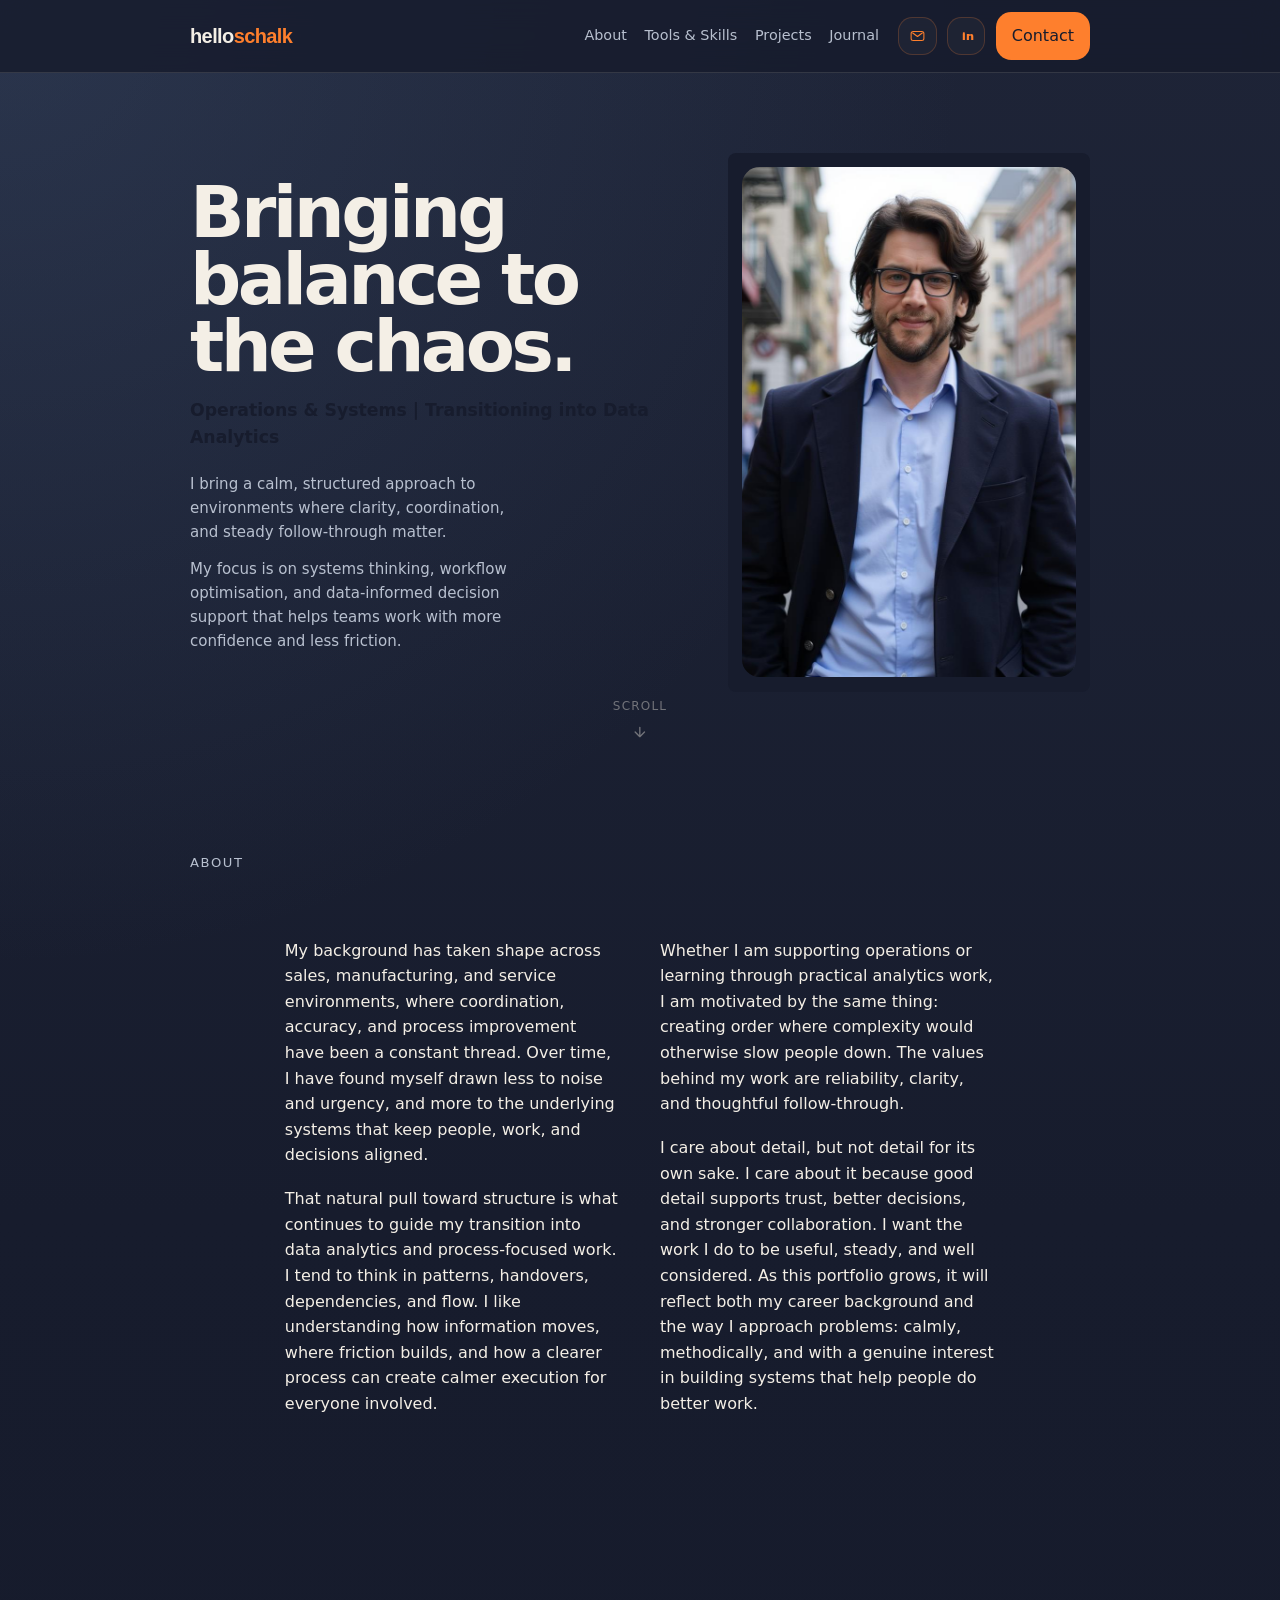
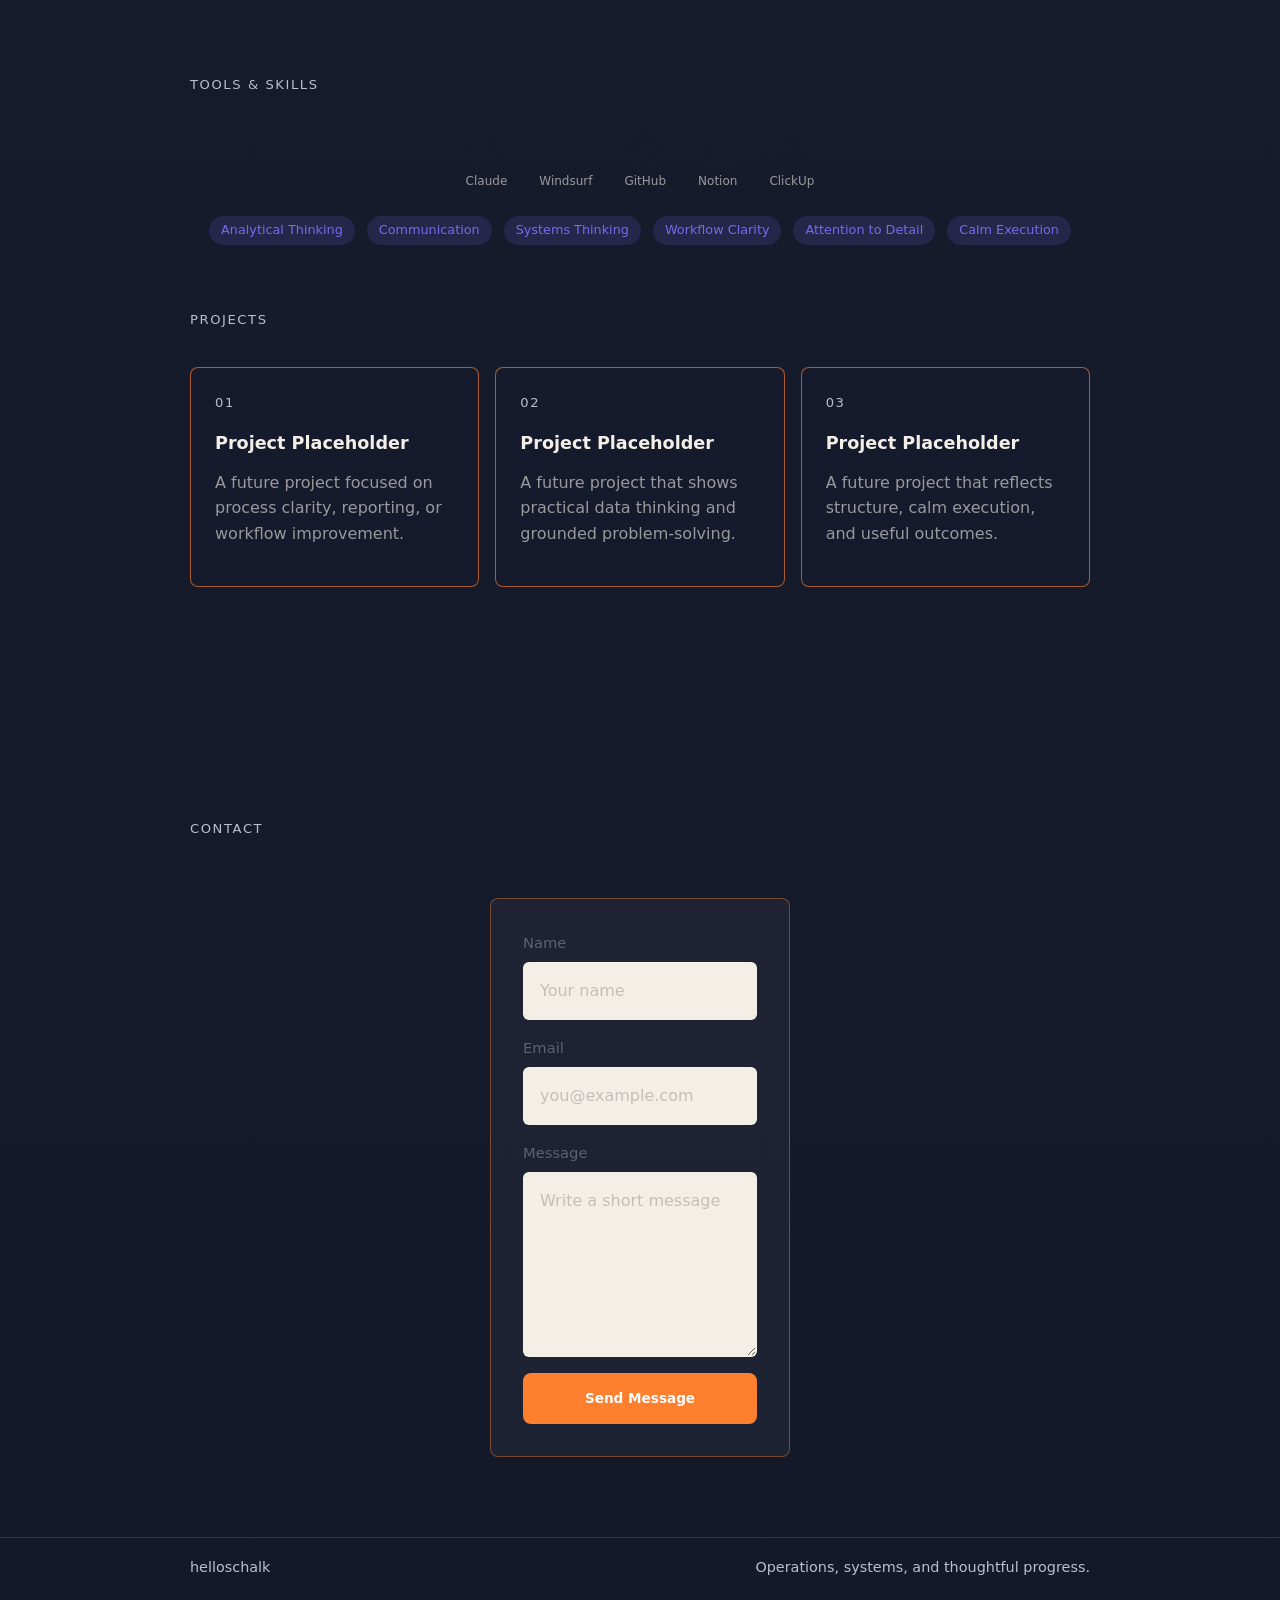
==== commit f2b7defe: "styling updates" ====
--- a/index.html
+++ b/index.html
@@ -8,9 +8,6 @@
     content="helloschalk portfolio for Schalk Burger van Wyk, focused on operations, systems thinking, and a transition into data analytics."
   >
   <title>helloschalk</title>
-  <link rel="preconnect" href="https://fonts.googleapis.com">
-  <link rel="preconnect" href="https://fonts.gstatic.com" crossorigin>
-  <link href="https://fonts.googleapis.com/css2?family=Inter:wght@400;500;600;700;800&family=Syne:wght@600;700;800&display=swap" rel="stylesheet">
   <link rel="stylesheet" href="styles.css">
 </head>
 <body data-page="home">
@@ -64,6 +61,12 @@
             height="510"
           >
         </div>
+      </div>
+      <div class="scroll-indicator">
+        <span>scroll</span>
+        <svg width="16" height="16" viewBox="0 0 24 24" fill="none" xmlns="http://www.w3.org/2000/svg">
+          <path d="M12 5v14M5 12l7 7 7-7" stroke="currentColor" stroke-width="2" stroke-linecap="round" stroke-linejoin="round"/>
+        </svg>
       </div>
     </section>
 
@@ -164,21 +167,19 @@
 
         <div class="contact-layout">
           <div class="contact-intro">
-            <p>Thank you for reviewing my profile.</p>
-            <p>I look forward to hearing from you and continuing the conversation.</p>
+            <!-- <p>Thank you for reviewing my profile.</p> -->
+            <!-- <p>I look forward to hearing from you and continuing the conversation.</p> -->
           </div>
           <form id="contact-form" class="contact-form" action="https://formspree.io/f/mzdynlkw" method="POST">
             <input type="hidden" name="_subject" value="New message from helloschalk">
-            <div class="form-row">
-              <label>
-                <span>Name</span>
-                <input type="text" name="name" placeholder="Your name">
-              </label>
-              <label>
-                <span>Email</span>
-                <input type="email" name="email" placeholder="you@example.com">
-              </label>
-            </div>
+            <label>
+              <span>Name</span>
+              <input type="text" name="name" placeholder="Your name">
+            </label>
+            <label>
+              <span>Email</span>
+              <input type="email" name="email" placeholder="you@example.com">
+            </label>
             <label>
               <span>Message</span>
               <textarea name="message" rows="6" placeholder="Write a short message"></textarea>
--- a/styles.css
+++ b/styles.css
@@ -10,8 +10,7 @@
   --accent: #fe7f2d;
   --accent-strong: #ff954d;
   --accent-soft: rgba(254, 127, 45, 0.12);
-  --shadow: 0 18px 40px rgba(3, 6, 14, 0.34);
-  --max-width: 1160px;
+  --max-width: 900px;
 }
 
 *,
@@ -70,7 +69,7 @@
   align-items: center;
   justify-content: space-between;
   gap: 1.5rem;
-  padding: 1rem 0 0.85rem;
+  padding: 12px 0;
 }
 
 .brand {
@@ -104,14 +103,14 @@
   align-items: center;
   gap: 1.1rem;
   color: var(--muted);
-  font-size: 0.95rem;
+  font-size: 0.9rem;
 }
 
 .site-nav a:hover,
 .site-nav a:focus-visible,
 .contact-link:hover,
 .contact-link:focus-visible {
-  color: #ffffff;
+  color: #f4efe6;
 }
 
 .nav-actions {
@@ -150,7 +149,8 @@
 }
 
 .hero {
-  padding: 5.5rem 0 4.5rem;
+  padding: 80px 0;
+  position: relative;
 }
 
 .hero-grid {
@@ -172,7 +172,7 @@
   margin-bottom: 1.25rem;
   font-size: 1.08rem;
   font-weight: 600;
-  color: #dfe6f2;
+  color: #171c2d;
 }
 
 .hero-body {
@@ -190,10 +190,9 @@
   justify-self: end;
   width: min(100%, 420px);
   padding: 0.9rem;
-  background: var(--surface);
-  border: 1px solid var(--line);
-  border-radius: 1.8rem;
-  box-shadow: var(--shadow);
+  background: #171c2d;
+  border: none;
+  border-radius: 8px;
 }
 
 
@@ -201,11 +200,10 @@
   aspect-ratio: 4 / 5;
   object-fit: cover;
   border-radius: 1.1rem;
-  box-shadow: 0 24px 38px rgba(4, 6, 14, 0.28);
 }
 
 .section {
-  padding: 4.5rem 0;
+  padding: 80px 0;
 }
 
 .section-muted {
@@ -297,18 +295,18 @@
 
 .tool-item span {
   font-size: 0.75rem;
-  color: #888888;
+  color: rgba(244,239,230,0.6);
   font-weight: 500;
 }
 
 .tool-icon {
-  fill: #F9F9F7;
+  fill: #171c2d;
   width: 32px;
   height: 32px;
 }
 
 .tool-icon--clickup {
-  fill: #F9F9F7;
+  fill: #171c2d;
 }
 
 .section-combined {
@@ -350,17 +348,13 @@
 }
 
 .skill-hex {
-  display: inline-flex;
-  align-items: center;
-  justify-content: center;
-  padding: 8px 16px;
-  color: #222842;
-  text-align: center;
+  background: rgba(123,104,238,0.15);
+  color: #7b68ee;
+  border-radius: 999px;
+  padding: 4px 12px;
   font-size: 0.8rem;
-  font-weight: 500;
-  background: #F0EFF8;
-  border-radius: 999px;
-}
+}
+
 
 .project-grid {
   display: grid;
@@ -374,8 +368,7 @@
   padding: 1.5rem;
   background: rgba(23, 28, 45, 0.2);
   border: 1px solid rgba(254, 127, 45, 0.65);
-  border-radius: 1.4rem;
-  box-shadow: var(--shadow);
+  border-radius: 8px;
   color: var(--text);
 }
 
@@ -393,7 +386,7 @@
 
 .project-card p:last-child {
   margin-bottom: 0;
-  color: #d7dfeb;
+  color: rgba(244,239,230,0.6);
 }
 
 .contact-layout {
@@ -422,8 +415,8 @@
 
 .form-row {
   display: grid;
-  grid-template-columns: repeat(2, minmax(0, 1fr));
-  gap: 1rem;
+  grid-template-columns: 1fr;
+  gap: 0;
 }
 
 .contact-form label {
@@ -433,13 +426,13 @@
 }
 
 .contact-form {
-  width: min(100%, 760px);
-  padding: 1.6rem;
-  background: var(--surface);
-  border: 1px solid var(--line);
-  border-radius: 1.4rem;
-  box-shadow: var(--shadow);
-  color: #23283a;
+  max-width: 900px;
+  margin: 0 auto;
+  padding: 32px;
+  background: rgba(255,255,255,0.04);
+  border: 1px solid rgba(254,127,45,0.4);
+  border-radius: 8px;
+  color: #171c2d;
 }
 
 .contact-form span {
@@ -452,14 +445,26 @@
   width: 100%;
   padding: 0.95rem 1rem;
   font: inherit;
-  color: #23283a;
-  background: #f7f1e7;
-  border: 1px solid rgba(23, 28, 45, 0.12);
-  border-radius: 0.9rem;
+  color: #171c2d;
+  background: #f4efe6;
+  border: 1px solid rgba(255,255,255,0.15);
+  border-radius: 6px;
+}
+
+.contact-form input::placeholder,
+.contact-form textarea::placeholder {
+  color: rgba(0,0,0,0.2);
 }
 
 .contact-form textarea {
   resize: vertical;
+  min-height: 100px;
+}
+
+.contact-form input:focus,
+.contact-form textarea:focus {
+  border-color: #fe7f2d;
+  outline: none;
 }
 
 .form-actions {
@@ -470,13 +475,15 @@
 
 .contact-form button {
   flex: 0 0 auto;
+  width: 100%;
   padding: 0.9rem 1.15rem;
   font: inherit;
   font-weight: 600;
-  color: #171c2d;
+  font-size: 0.85rem;
+  color: #ffffff;
   background: var(--accent);
   border: 0;
-  border-radius: 0.95rem;
+  border-radius: 8px;
   cursor: pointer;
 }
 
@@ -524,7 +531,7 @@
   font-weight: 700;
   letter-spacing: 0.08em;
   text-transform: uppercase;
-  background: #222842;
+  background: #171c2d;
   border: 2px solid rgba(254, 127, 45, 0.95);
   border-radius: 8px;
 }
@@ -554,8 +561,7 @@
   padding: 1.4rem 1.5rem;
   background: rgba(23, 28, 45, 0.2);
   border: 1px solid rgba(254, 127, 45, 0.65);
-  border-radius: 1.3rem;
-  box-shadow: var(--shadow);
+  border-radius: 8px;
   color: var(--text);
 }
 
@@ -585,7 +591,7 @@
 
 .timeline-card p:last-child {
   margin-bottom: 0;
-  color: #d7dfeb;
+  color: rgba(255,255,255,0.08);
 }
 
 .timeline-spacer {
@@ -707,12 +713,6 @@
     gap: 0.7rem 0.3rem;
   }
 
-  .skill-hex {
-    width: 98px;
-    height: 110px;
-    font-size: 0.76rem;
-  }
-
   
   .form-row {
     grid-template-columns: 1fr;
@@ -782,3 +782,24 @@
 .footer-wrap p {
   margin: 0;
 }
+
+.scroll-indicator {
+  display: flex;
+  flex-direction: column;
+  align-items: center;
+  gap: 8px;
+  position: absolute;
+  bottom: 32px;
+  left: 50%;
+  transform: translateX(-50%);
+  animation: bounce 2s infinite;
+  color: rgba(244,239,230,0.4);
+  font-size: 0.75rem;
+  letter-spacing: 0.1em;
+  text-transform: uppercase;
+}
+
+@keyframes bounce {
+  0%, 100% { transform: translateX(-50%) translateY(0); }
+  50% { transform: translateX(-50%) translateY(8px); }
+}
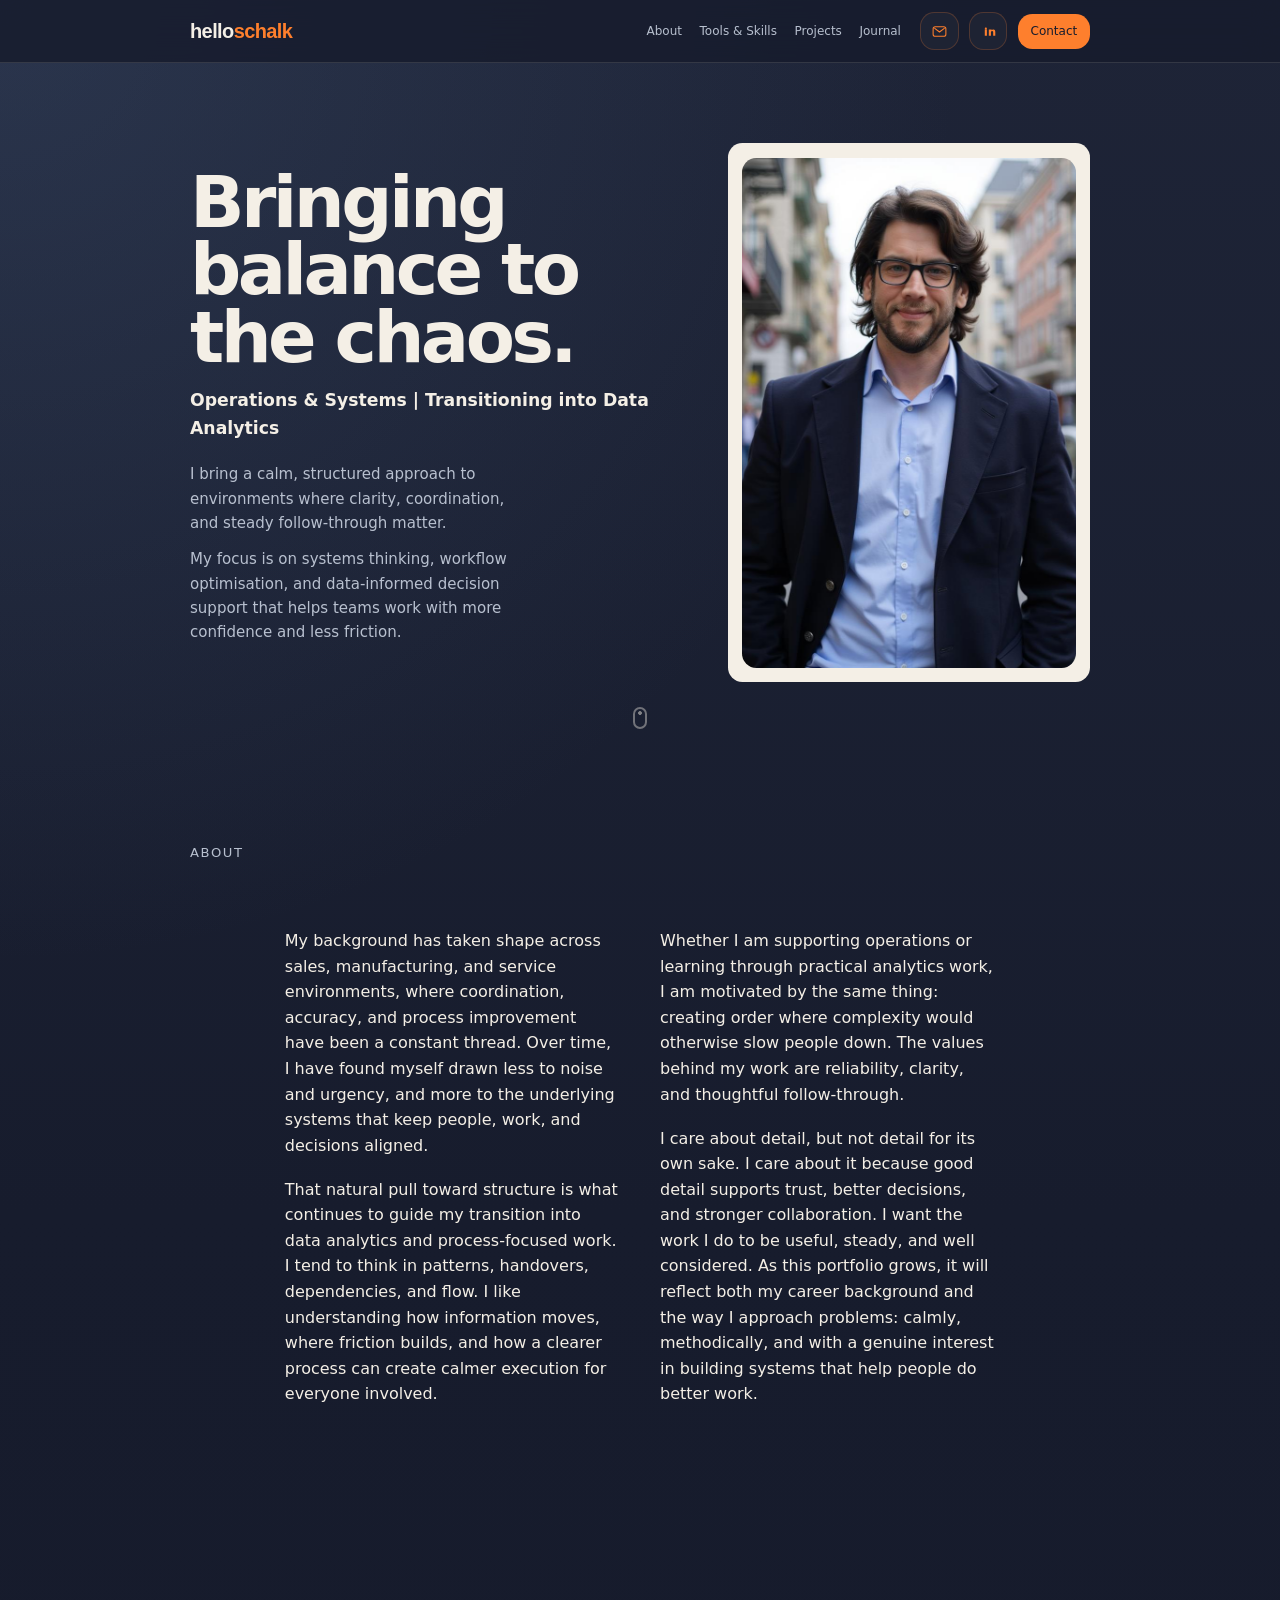
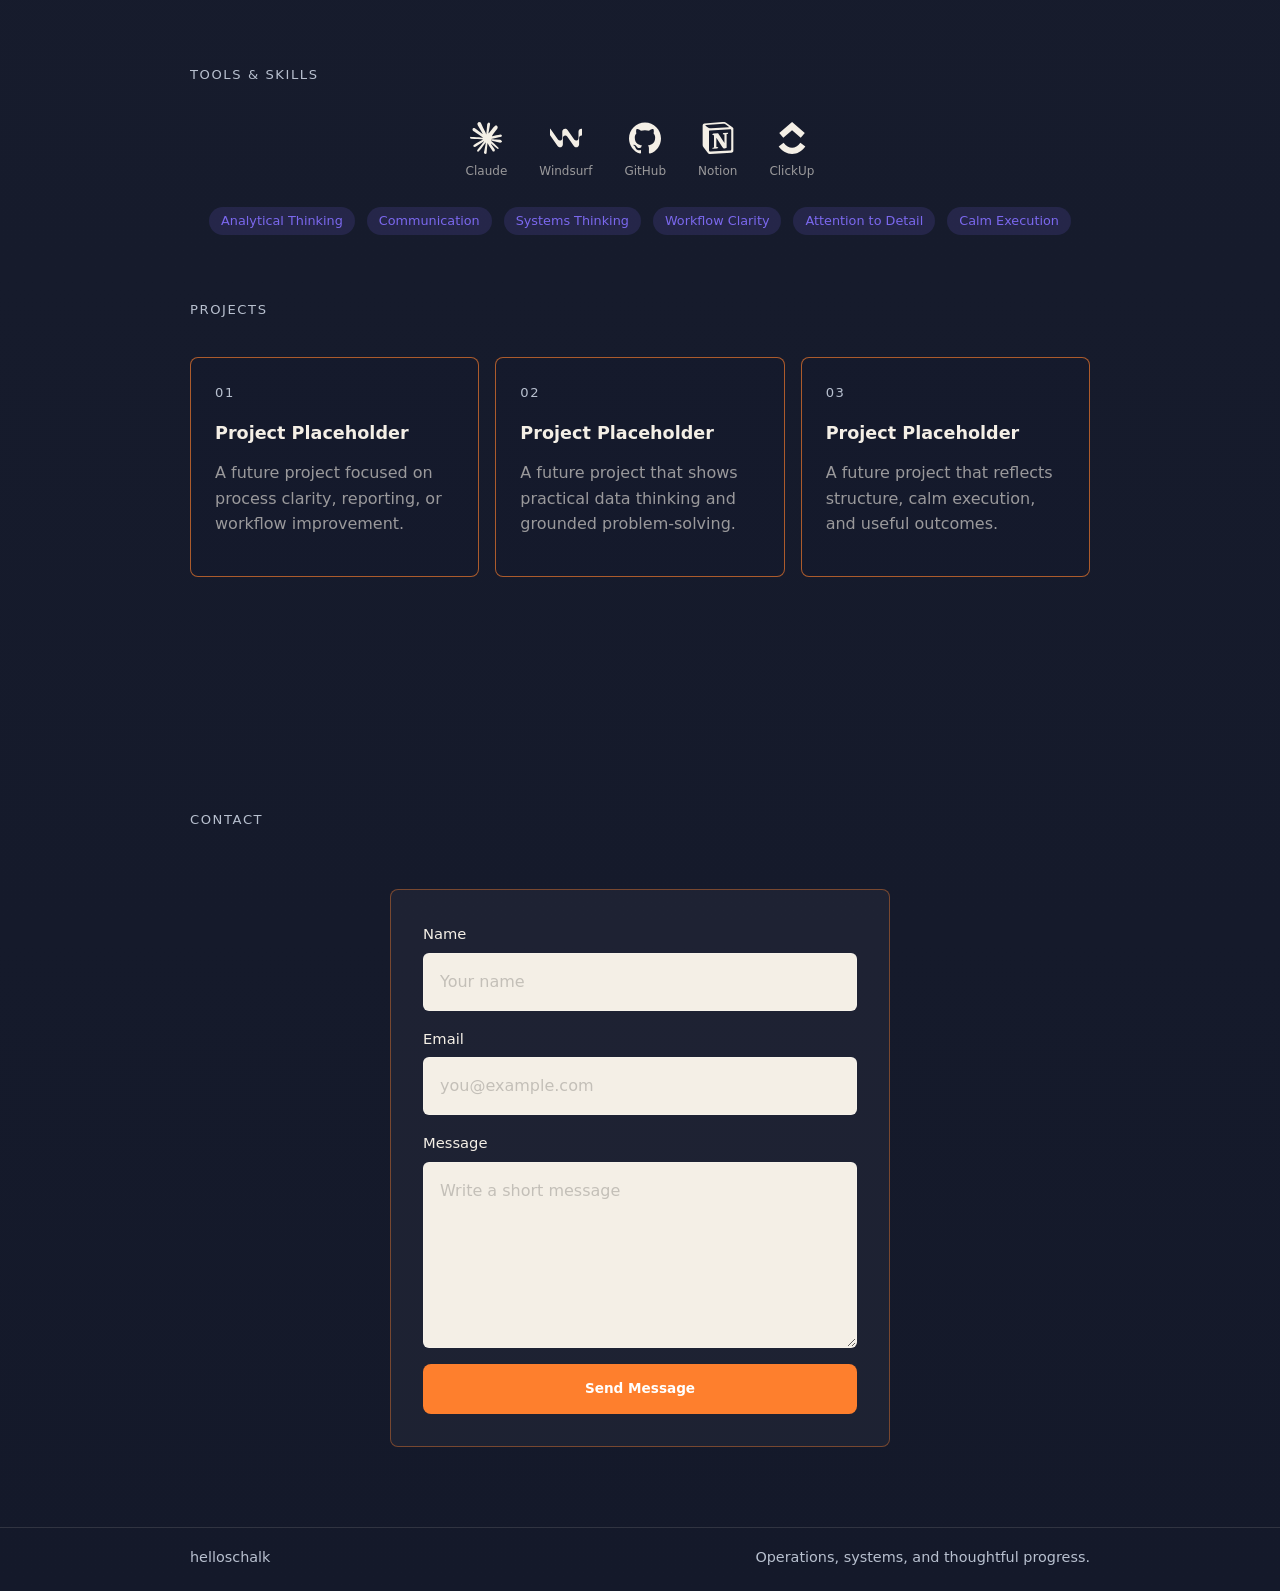
==== commit 657985e6: "menu bar changes hero changes colour changes contact form fix" ====
--- a/index.html
+++ b/index.html
@@ -25,10 +25,10 @@
           <a href="journal.html">Journal</a>
         </nav>
         <div class="nav-actions">
-          <a class="social-link" href="mailto:schalk@example.com" aria-label="Email">
+          <a class="social-link" href="mailto:schalkas@gmail.com" aria-label="Email">
             <img src="assets/icon-email.svg" alt="">
           </a>
-          <a class="social-link" href="https://www.linkedin.com/in/schalkburgervanwyk/" target="_blank" rel="noreferrer" aria-label="LinkedIn">
+          <a class="social-link" href="https://www.linkedin.com/in/helloschalk-99185256/" target="_blank" rel="noreferrer" aria-label="LinkedIn">
             <img src="assets/icon-linkedin.svg" alt="">
           </a>
           <a class="nav-button" data-scroll-link href="#contact">Contact</a>
@@ -63,9 +63,9 @@
         </div>
       </div>
       <div class="scroll-indicator">
-        <span>scroll</span>
-        <svg width="16" height="16" viewBox="0 0 24 24" fill="none" xmlns="http://www.w3.org/2000/svg">
-          <path d="M12 5v14M5 12l7 7 7-7" stroke="currentColor" stroke-width="2" stroke-linecap="round" stroke-linejoin="round"/>
+        <svg class="mouse-icon" width="24" height="24" viewBox="0 0 24 24" fill="none" xmlns="http://www.w3.org/2000/svg">
+          <rect x="6" y="2" width="12" height="20" rx="6" stroke="currentColor" stroke-width="2"/>
+          <circle class="mouse-wheel" cx="12" cy="7" r="1.5" fill="currentColor"/>
         </svg>
       </div>
     </section>
--- a/styles.css
+++ b/styles.css
@@ -103,7 +103,7 @@
   align-items: center;
   gap: 1.1rem;
   color: var(--muted);
-  font-size: 0.9rem;
+  font-size: 12px;
 }
 
 .site-nav a:hover,
@@ -136,10 +136,11 @@
 }
 
 .nav-button {
-  padding: 0.7rem 1rem;
+  padding: 0.5rem 0.8rem;
   background: #fe7f2d;
   color: #171c2d;
-  border-radius: 0.95rem;
+  border-radius: 0.9rem;
+  font-size: 12px;
 }
 
 .nav-button:hover,
@@ -172,7 +173,7 @@
   margin-bottom: 1.25rem;
   font-size: 1.08rem;
   font-weight: 600;
-  color: #171c2d;
+  color: #f4efe6;
 }
 
 .hero-body {
@@ -190,16 +191,16 @@
   justify-self: end;
   width: min(100%, 420px);
   padding: 0.9rem;
-  background: #171c2d;
+  background: #f4efe6;
   border: none;
-  border-radius: 8px;
+  border-radius: 0.9rem;
 }
 
 
 .hero-photo img {
   aspect-ratio: 4 / 5;
   object-fit: cover;
-  border-radius: 1.1rem;
+  border-radius: 0.9rem;
 }
 
 .section {
@@ -300,13 +301,13 @@
 }
 
 .tool-icon {
-  fill: #171c2d;
+  fill: var(--text);
   width: 32px;
   height: 32px;
 }
 
-.tool-icon--clickup {
-  fill: #171c2d;
+.tool-icon.tool-icon--clickup {
+  fill: var(--text);
 }
 
 .section-combined {
@@ -426,18 +427,17 @@
 }
 
 .contact-form {
-  max-width: 900px;
+  width: 100%;
+  max-width: 500px;
   margin: 0 auto;
   padding: 32px;
   background: rgba(255,255,255,0.04);
   border: 1px solid rgba(254,127,45,0.4);
   border-radius: 8px;
-  color: #171c2d;
 }
 
 .contact-form span {
   font-size: 0.92rem;
-  color: var(--ink-muted);
 }
 
 .contact-form input,
@@ -785,21 +785,24 @@
 
 .scroll-indicator {
   display: flex;
-  flex-direction: column;
-  align-items: center;
-  gap: 8px;
+  align-items: center;
+  justify-content: center;
   position: absolute;
   bottom: 32px;
   left: 50%;
   transform: translateX(-50%);
-  animation: bounce 2s infinite;
   color: rgba(244,239,230,0.4);
-  font-size: 0.75rem;
-  letter-spacing: 0.1em;
-  text-transform: uppercase;
-}
-
-@keyframes bounce {
-  0%, 100% { transform: translateX(-50%) translateY(0); }
-  50% { transform: translateX(-50%) translateY(8px); }
-}
+}
+
+.mouse-icon {
+  stroke: rgba(244,239,230,0.4);
+}
+
+.mouse-wheel {
+  animation: wheel-bounce 2s infinite;
+}
+
+@keyframes wheel-bounce {
+  0%, 100% { transform: translateY(0); }
+  50% { transform: translateY(4px); }
+}
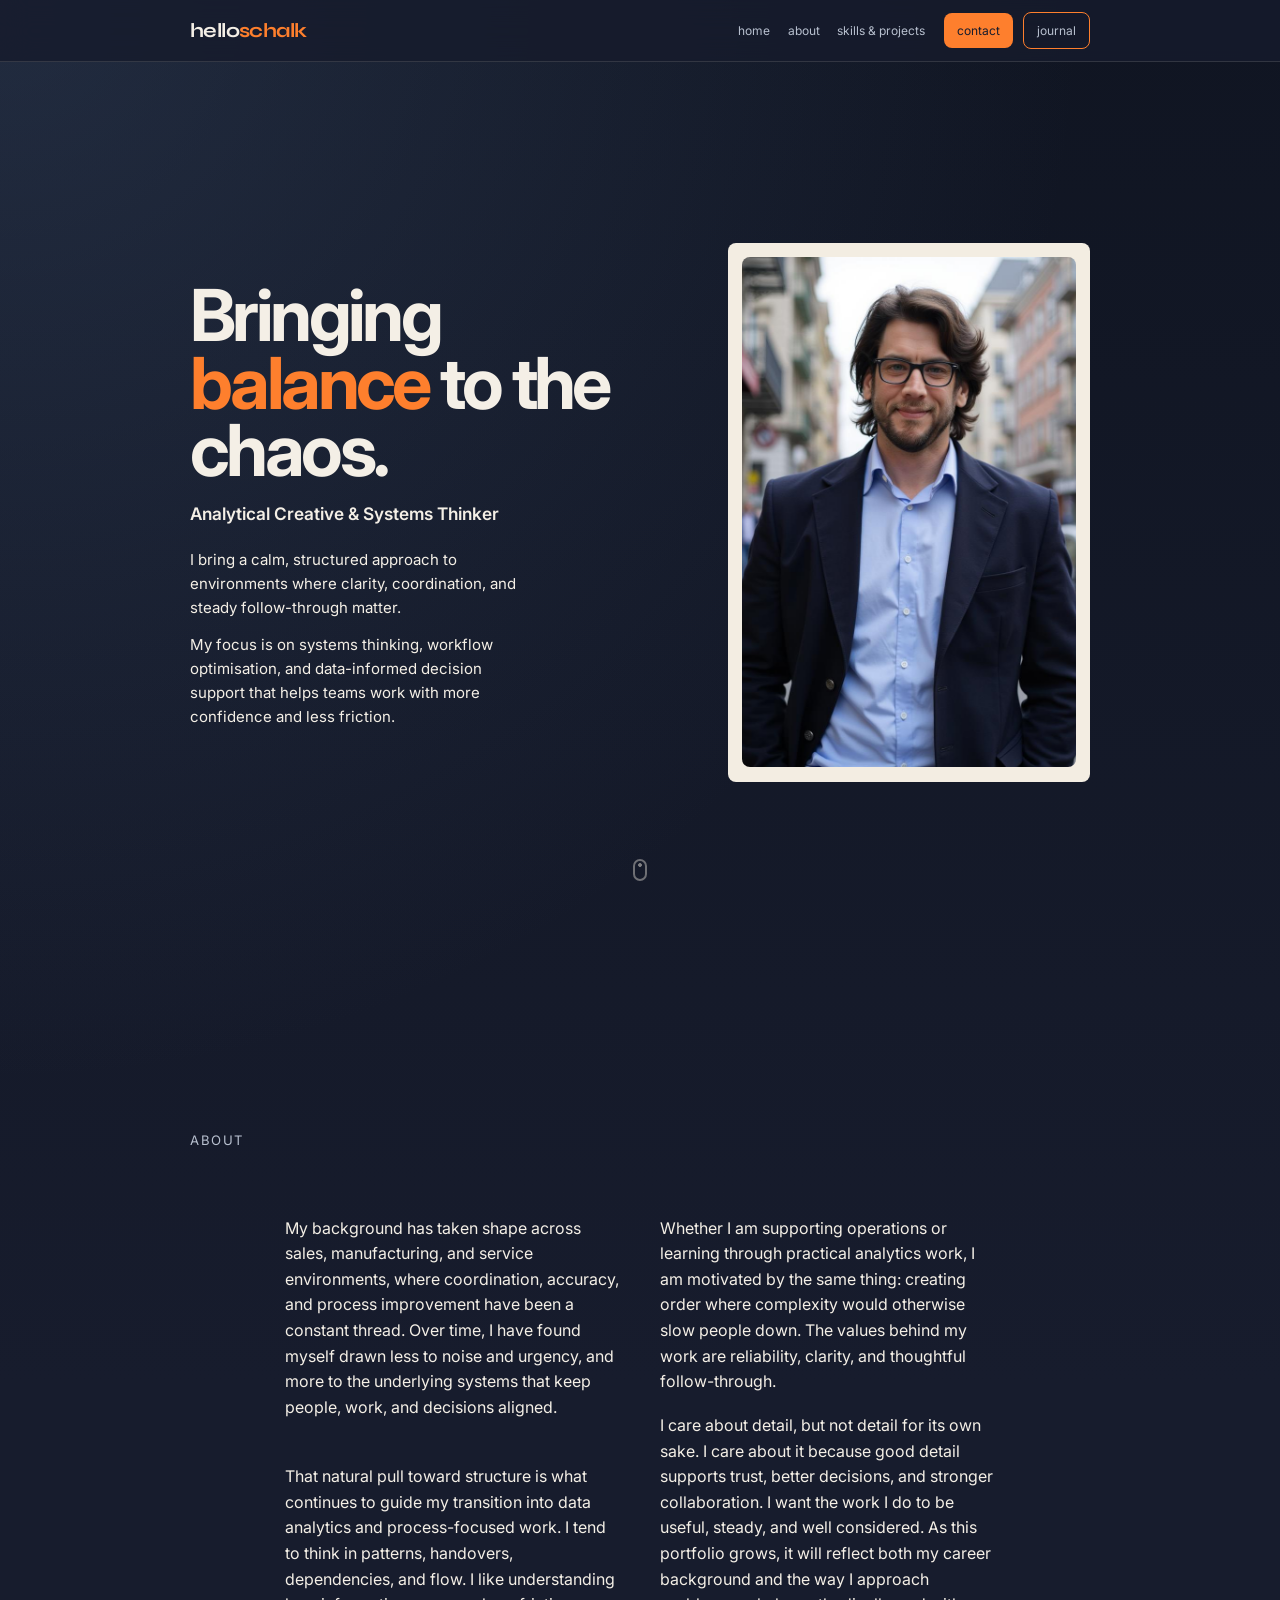
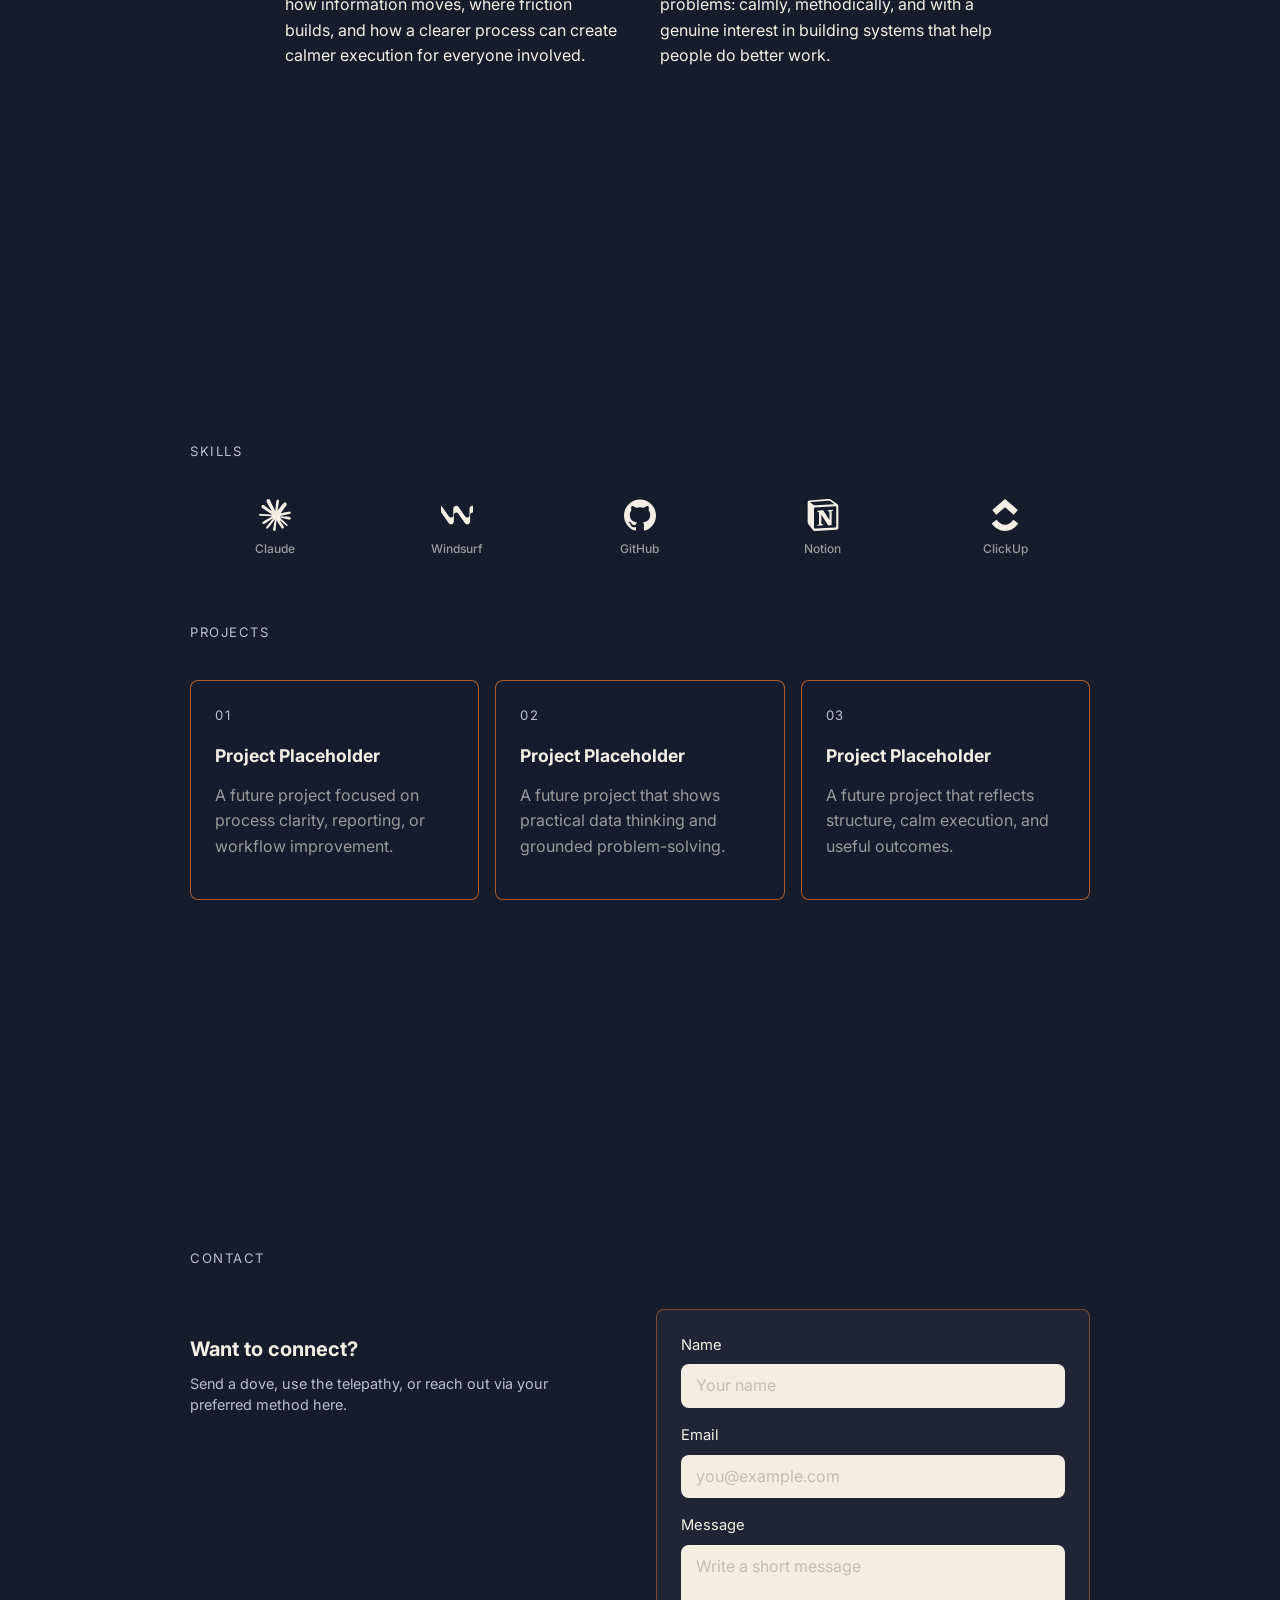
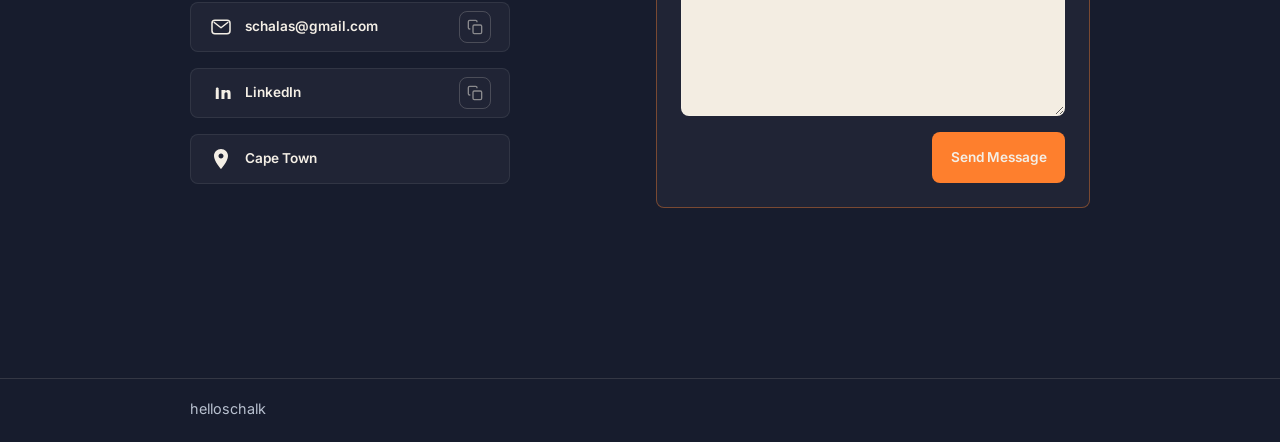
==== commit e7356567: "major updates" ====
--- a/index.html
+++ b/index.html
@@ -2,12 +2,19 @@
 <html lang="en">
 <head>
   <meta charset="UTF-8">
+  <link rel="preconnect" href="https://fonts.googleapis.com">
+  <link rel="preconnect" href="https://fonts.gstatic.com" crossorigin>
+  <link href="https://fonts.googleapis.com/css2?family=Inter:wght@400;500;600;700;800&family=Syne:wght@600;700;800&display=swap" rel="stylesheet">
   <meta name="viewport" content="width=device-width, initial-scale=1.0">
   <meta
     name="description"
     content="helloschalk portfolio for Schalk Burger van Wyk, focused on operations, systems thinking, and a transition into data analytics."
   >
   <title>helloschalk</title>
+  <meta property="og:title" content="helloschalk">
+  <meta property="og:description" content="Portfolio for Schalk Burger van Wyk, focused on operations, systems thinking, and a transition into data analytics.">
+  <meta property="og:type" content="website">
+  <meta property="og:url" content="https://helloschalk.com">
   <link rel="stylesheet" href="styles.css">
 </head>
 <body data-page="home">
@@ -19,19 +26,13 @@
 
       <div class="nav-side">
         <nav class="site-nav" aria-label="Primary">
-          <a data-scroll-link href="#about">About</a>
-          <a data-scroll-link href="#tools">Tools &amp; Skills</a>
-          <a data-scroll-link href="#projects">Projects</a>
-          <a href="journal.html">Journal</a>
+          <a href="index.html">home</a>
+          <a data-scroll-link href="#about">about</a>
+          <a data-scroll-link href="#skills">skills & projects</a>
         </nav>
         <div class="nav-actions">
-          <a class="social-link" href="mailto:schalkas@gmail.com" aria-label="Email">
-            <img src="assets/icon-email.svg" alt="">
-          </a>
-          <a class="social-link" href="https://www.linkedin.com/in/helloschalk-99185256/" target="_blank" rel="noreferrer" aria-label="LinkedIn">
-            <img src="assets/icon-linkedin.svg" alt="">
-          </a>
-          <a class="nav-button" data-scroll-link href="#contact">Contact</a>
+          <a class="nav-button" data-scroll-link href="#contact">contact</a>
+          <a class="nav-button nav-button-stroke" href="journal.html">journal</a>
         </div>
       </div>
     </div>
@@ -41,8 +42,8 @@
     <section class="hero">
       <div class="container hero-grid">
         <div class="hero-copy">
-          <h1>Bringing balance to the chaos.</h1>
-          <p class="hero-title">Operations &amp; Systems | Transitioning into Data Analytics</p>
+          <h1>Bringing <span class="text-accent">balance</span> to the chaos.</h1>
+          <p class="hero-title">Analytical Creative &amp; Systems Thinker</p>
           <div class="hero-body">
             <p>
               I bring a calm, structured approach to environments where clarity, coordination, and steady follow-through matter.
@@ -96,11 +97,11 @@
       </div>
     </section>
 
-    <section class="section section-combined" id="tools-projects">
+    <section class="section section-combined" id="skills">
       <div class="container section-shell combined-shell">
-        <div class="combined-block" id="tools">
+        <div class="combined-block" id="skills">
           <div class="section-head">
-            <p class="section-label">Tools &amp; Skills</p>
+            <p class="section-label">Skills</p>
           </div>
           <div class="tools-grid" aria-label="Tool stack">
             <div class="tool-item">
@@ -123,14 +124,6 @@
               <svg class="tool-icon tool-icon--clickup" role="img" viewBox="0 0 24 24" xmlns="http://www.w3.org/2000/svg" width="32" height="32"><path d="M2 18.439l3.69-2.828c1.961 2.56 4.044 3.739 6.363 3.739 2.307 0 4.33-1.166 6.203-3.704L22 18.405C19.298 22.065 15.941 24 12.053 24 8.178 24 4.788 22.078 2 18.439zM12.04 6.15l-6.568 5.66-3.036-3.52L12.055 0l9.543 8.296-3.05 3.509z"/></svg>
               <span>ClickUp</span>
             </div>
-          </div>
-          <div class="skills-row" aria-label="Skills">
-            <span class="skill-hex">Analytical Thinking</span>
-            <span class="skill-hex">Communication</span>
-            <span class="skill-hex">Systems Thinking</span>
-            <span class="skill-hex">Workflow Clarity</span>
-            <span class="skill-hex">Attention to Detail</span>
-            <span class="skill-hex">Calm Execution</span>
           </div>
         </div>
 
@@ -167,8 +160,38 @@
 
         <div class="contact-layout">
           <div class="contact-intro">
-            <!-- <p>Thank you for reviewing my profile.</p> -->
-            <!-- <p>I look forward to hearing from you and continuing the conversation.</p> -->
+            <div class="contact-intro-text">
+              <h3>Want to connect?</h3>
+              <p>Send a dove, use the telepathy, or reach out via your<br>preferred method here.</p>
+            </div>
+            <div class="contact-social">
+              <a href="mailto:schalas@gmail.com" class="contact-social-link" aria-label="Email">
+                <img src="assets/icon-email.svg" alt="Email icon">
+                <span>schalas@gmail.com</span>
+                <button class="copy-btn" data-copy="schalas@gmail.com" aria-label="Copy email">
+                  <svg width="16" height="16" viewBox="0 0 24 24" fill="none" stroke="currentColor" stroke-width="2">
+                    <rect x="9" y="9" width="13" height="13" rx="2" ry="2"></rect>
+                    <path d="M5 15H4a2 2 0 0 1-2-2V4a2 2 0 0 1 2-2h9a2 2 0 0 1 2 2v1"></path>
+                  </svg>
+                </button>
+              </a>
+              <a href="https://www.linkedin.com/in/helloschalk-99185256/" target="_blank" rel="noreferrer" class="contact-social-link" aria-label="LinkedIn">
+                <img src="assets/icon-linkedin.svg" alt="LinkedIn icon">
+                <span>LinkedIn</span>
+                <button class="copy-btn" data-copy="https://www.linkedin.com/in/helloschalk-99185256/" aria-label="Copy LinkedIn URL">
+                  <svg width="16" height="16" viewBox="0 0 24 24" fill="none" stroke="currentColor" stroke-width="2">
+                    <rect x="9" y="9" width="13" height="13" rx="2" ry="2"></rect>
+                    <path d="M5 15H4a2 2 0 0 1-2-2V4a2 2 0 0 1 2-2h9a2 2 0 0 1 2 2v1"></path>
+                  </svg>
+                </button>
+              </a>
+              <div class="contact-social-link" aria-label="Location">
+                <svg width="24" height="24" viewBox="0 0 24 24" fill="currentColor">
+                  <path d="M12 2C8.13 2 5 5.13 5 9c0 5.25 7 13 7 13s7-7.75 7-13c0-3.87-3.13-7-7-7zm0 9.5c-1.38 0-2.5-1.12-2.5-2.5s1.12-2.5 2.5-2.5 2.5 1.12 2.5 2.5-1.12 2.5-2.5 2.5z"/>
+                </svg>
+                <span>Cape Town</span>
+              </div>
+            </div>
           </div>
           <form id="contact-form" class="contact-form" action="https://formspree.io/f/mzdynlkw" method="POST">
             <input type="hidden" name="_subject" value="New message from helloschalk">
@@ -188,7 +211,7 @@
               <button type="submit">Send Message</button>
             </div>
           </form>
-          <div id="form-success" style="display:none;">
+          <div id="form-success">
             <p>Thank you. I will be in touch soon.</p>
           </div>
         </div>
@@ -199,26 +222,9 @@
   <footer class="site-footer">
     <div class="container footer-wrap">
       <p>helloschalk</p>
-      <p>Operations, systems, and thoughtful progress.</p>
     </div>
   </footer>
 
   <script src="script.js"></script>
-  <script>
-    var form = document.getElementById('contact-form');
-    form.addEventListener('submit', function(e) {
-      e.preventDefault();
-      fetch(form.action, {
-        method: 'POST',
-        body: new FormData(form),
-        headers: { 'Accept': 'application/json' }
-      }).then(function(response) {
-        if (response.ok) {
-          form.style.display = 'none';
-          document.getElementById('form-success').style.display = 'block';
-        }
-      });
-    });
-  </script>
 </body>
 </html>
--- a/styles.css
+++ b/styles.css
@@ -9,6 +9,8 @@
   --line: rgba(226, 217, 202, 0.22);
   --accent: #fe7f2d;
   --accent-strong: #ff954d;
+  --bg-dark: #101522;
+  --skill-hex: #7b68ee;
   --accent-soft: rgba(254, 127, 45, 0.12);
   --max-width: 900px;
 }
@@ -29,7 +31,7 @@
   color: var(--text);
   background:
     radial-gradient(circle at top left, rgba(67, 87, 120, 0.34), transparent 28%),
-    linear-gradient(180deg, #1e2437 0%, var(--bg) 38%, #14192a 100%);
+    linear-gradient(180deg, var(--bg-dark) 0%, var(--bg) 38%, var(--bg) 100%);
   line-height: 1.6;
 }
 
@@ -89,7 +91,7 @@
 }
 
 .brand-schalk {
-  color: #fe7f2d;
+  color: var(--accent);
 }
 
 .nav-side {
@@ -107,51 +109,48 @@
 }
 
 .site-nav a:hover,
-.site-nav a:focus-visible,
-.contact-link:hover,
-.contact-link:focus-visible {
-  color: #f4efe6;
+.site-nav a:focus-visible {
+  color: var(--text);
 }
 
 .nav-actions {
   display: flex;
   align-items: center;
   gap: 0.65rem;
-}
-
-.social-link {
-  display: inline-flex;
-  align-items: center;
-  justify-content: center;
-  width: 2.4rem;
-  height: 2.4rem;
-  border: 1px solid rgba(254, 127, 45, 0.22);
-  border-radius: 0.9rem;
-  background: rgba(255, 255, 255, 0.03);
-}
-
-.social-link img {
-  width: 1.05rem;
-  height: 1.05rem;
 }
 
 .nav-button {
   padding: 0.5rem 0.8rem;
-  background: #fe7f2d;
-  color: #171c2d;
-  border-radius: 0.9rem;
+  background: var(--accent);
+  color: var(--bg);
+  border-radius: 8px;
   font-size: 12px;
 }
 
 .nav-button:hover,
 .nav-button:focus-visible {
-  color: #101522;
-  background: #ff954d;
+  color: var(--bg-dark);
+  background: var(--accent-strong);
+}
+
+.nav-button-stroke {
+  background: transparent;
+  color: var(--muted);
+  border: 1px solid var(--accent);
+}
+
+.nav-button-stroke:hover,
+.nav-button-stroke:focus-visible {
+  background: rgba(254, 127, 45, 0.1);
+  color: var(--text);
 }
 
 .hero {
+  min-height: 100vh;
   padding: 80px 0;
   position: relative;
+  display: flex;
+  align-items: center;
 }
 
 .hero-grid {
@@ -173,7 +172,7 @@
   margin-bottom: 1.25rem;
   font-size: 1.08rem;
   font-weight: 600;
-  color: #f4efe6;
+  color: var(--text);
 }
 
 .hero-body {
@@ -182,7 +181,7 @@
 
 .hero-body p {
   margin-bottom: 0.8rem;
-  color: var(--muted);
+  color: var(--text);
   font-size: 0.94rem;
 }
 
@@ -191,26 +190,23 @@
   justify-self: end;
   width: min(100%, 420px);
   padding: 0.9rem;
-  background: #f4efe6;
+  background: var(--surface-solid);
   border: none;
-  border-radius: 0.9rem;
+  border-radius: 8px;
 }
 
 
 .hero-photo img {
   aspect-ratio: 4 / 5;
   object-fit: cover;
-  border-radius: 0.9rem;
+  border-radius: 8px;
 }
 
 .section {
-  padding: 80px 0;
-}
-
-.section-muted {
-  background: transparent;
-  border-top: 0;
-  border-bottom: 0;
+  min-height: 100vh;
+  padding: 0;
+  display: flex;
+  align-items: center;
 }
 
 .section-shell {
@@ -241,6 +237,10 @@
   letter-spacing: -0.04em;
 }
 
+.text-accent {
+  color: var(--accent);
+}
+
 .about-copy,
 .project-card,
 .contact-form {
@@ -262,6 +262,9 @@
   background: transparent;
   border-top: 0;
   border-bottom: 0;
+  min-height: 100vh;
+  display: flex;
+  align-items: center;
 }
 
 .about-column {
@@ -339,23 +342,11 @@
   margin: 0;
 }
 
-
-.skills-row {
-  display: flex;
-  flex-wrap: wrap;
-  gap: 12px;
-  justify-content: center;
-  align-items: center;
-}
-
-.skill-hex {
-  background: rgba(123,104,238,0.15);
-  color: #7b68ee;
-  border-radius: 999px;
-  padding: 4px 12px;
-  font-size: 0.8rem;
-}
-
+.tools-grid {
+  display: grid;
+  grid-template-columns: repeat(auto-fit, minmax(98px, 1fr));
+  gap: 0.8rem;
+}
 
 .project-grid {
   display: grid;
@@ -392,17 +383,38 @@
 
 .contact-layout {
   display: grid;
-  justify-items: center;
-  gap: 1.25rem;
-}
-
-.contact-link {
-  display: inline-block;
+  grid-template-columns: 1fr 1fr;
+  gap: 2rem;
+  align-items: start;
 }
 
 .contact-intro {
-  max-width: 32rem;
-  text-align: center;
+  max-width: 100%;
+  text-align: left;
+  padding-top: 24px;
+  padding-bottom: 24px;
+  display: flex;
+  flex-direction: column;
+  justify-content: space-between;
+  min-height: 100%;
+}
+
+.contact-intro-text {
+  margin-bottom: 1rem;
+  margin-top: 0;
+}
+
+.contact-intro-text h3 {
+  margin-bottom: 0.5rem;
+  font-size: 1.25rem;
+  color: var(--text);
+}
+
+.contact-intro-text p {
+  margin: 0;
+  font-size: 0.9rem;
+  color: rgba(244,239,230,0.7);
+  line-height: 1.5;
 }
 
 .contact-intro p {
@@ -414,6 +426,71 @@
   color: var(--muted);
 }
 
+.contact-social {
+  display: flex;
+  flex-direction: column;
+  gap: 1rem;
+  align-items: stretch;
+  margin-top: auto;
+}
+
+.contact-social-link {
+  display: flex;
+  align-items: center;
+  gap: 0.75rem;
+  padding: 0.9rem 1.15rem;
+  background: rgba(255,255,255,0.04);
+  border: 1px solid rgba(255,255,255,0.08);
+  border-radius: 8px;
+  color: var(--text);
+  text-decoration: none;
+  transition: all 0.2s ease;
+  width: 100%;
+  max-width: 320px;
+  font-weight: 600;
+  height: 50px;
+}
+
+.contact-social-link:hover {
+  background: rgba(255,255,255,0.08);
+  border-color: rgba(254,127,45,0.4);
+}
+
+.contact-social-link img {
+  width: 24px;
+  height: 24px;
+}
+
+.contact-social-link span {
+  font-size: 0.85rem;
+  flex: 1;
+}
+
+.copy-btn {
+  width: 32px;
+  height: 32px;
+  padding: 0;
+  color: rgba(244, 239, 230, 0.5);
+  background: transparent;
+  border: 1px solid rgba(244, 239, 230, 0.2);
+  border-radius: 8px;
+  cursor: pointer;
+  transition: all 0.2s ease;
+  display: flex;
+  align-items: center;
+  justify-content: center;
+}
+
+.copy-btn:hover {
+  background: rgba(254,127,45,0.15);
+}
+
+.copy-btn.copied {
+  color: var(--text);
+  background: rgba(254,127,45,0.3);
+  border-color: var(--accent);
+}
+
 .form-row {
   display: grid;
   grid-template-columns: 1fr;
@@ -428,9 +505,9 @@
 
 .contact-form {
   width: 100%;
-  max-width: 500px;
+  max-width: 460px;
   margin: 0 auto;
-  padding: 32px;
+  padding: 24px;
   background: rgba(255,255,255,0.04);
   border: 1px solid rgba(254,127,45,0.4);
   border-radius: 8px;
@@ -443,12 +520,12 @@
 .contact-form input,
 .contact-form textarea {
   width: 100%;
-  padding: 0.95rem 1rem;
+  padding: 0.5rem 0.9rem;
   font: inherit;
-  color: #171c2d;
-  background: #f4efe6;
+  color: var(--bg);
+  background: var(--surface-solid);
   border: 1px solid rgba(255,255,255,0.15);
-  border-radius: 6px;
+  border-radius: 8px;
 }
 
 .contact-form input::placeholder,
@@ -458,19 +535,23 @@
 
 .contact-form textarea {
   resize: vertical;
-  min-height: 100px;
+  min-height: 48px;
 }
 
 .contact-form input:focus,
 .contact-form textarea:focus {
-  border-color: #fe7f2d;
+  border-color: var(--accent);
   outline: none;
 }
 
 .form-actions {
-  display: flex;
-  justify-content: center;
-  gap: 1rem;
+  display: grid;
+  justify-content: flex-end;
+  margin-top: 1rem;
+}
+
+#form-success {
+  display: none;
 }
 
 .contact-form button {
@@ -480,7 +561,7 @@
   font: inherit;
   font-weight: 600;
   font-size: 0.85rem;
-  color: #ffffff;
+  color: var(--text);
   background: var(--accent);
   border: 0;
   border-radius: 8px;
@@ -531,7 +612,7 @@
   font-weight: 700;
   letter-spacing: 0.08em;
   text-transform: uppercase;
-  background: #171c2d;
+  background: var(--bg);
   border: 2px solid rgba(254, 127, 45, 0.95);
   border-radius: 8px;
 }
@@ -572,7 +653,7 @@
   top: 2.15rem;
   width: 0.8rem;
   height: 0.8rem;
-  background: #fe7f2d;
+  background: var(--accent);
   border-radius: 0.25rem;
   transform: rotate(45deg);
 }
@@ -708,10 +789,6 @@
     gap: 2.4rem;
   }
 
-  .skills-row {
-    grid-template-columns: repeat(3, 98px);
-    gap: 0.7rem 0.3rem;
-  }
 
   
   .form-row {
@@ -783,12 +860,16 @@
   margin: 0;
 }
 
+main {
+  position: relative;
+}
+
 .scroll-indicator {
   display: flex;
   align-items: center;
   justify-content: center;
   position: absolute;
-  bottom: 32px;
+  bottom: 80px;
   left: 50%;
   transform: translateX(-50%);
   color: rgba(244,239,230,0.4);
